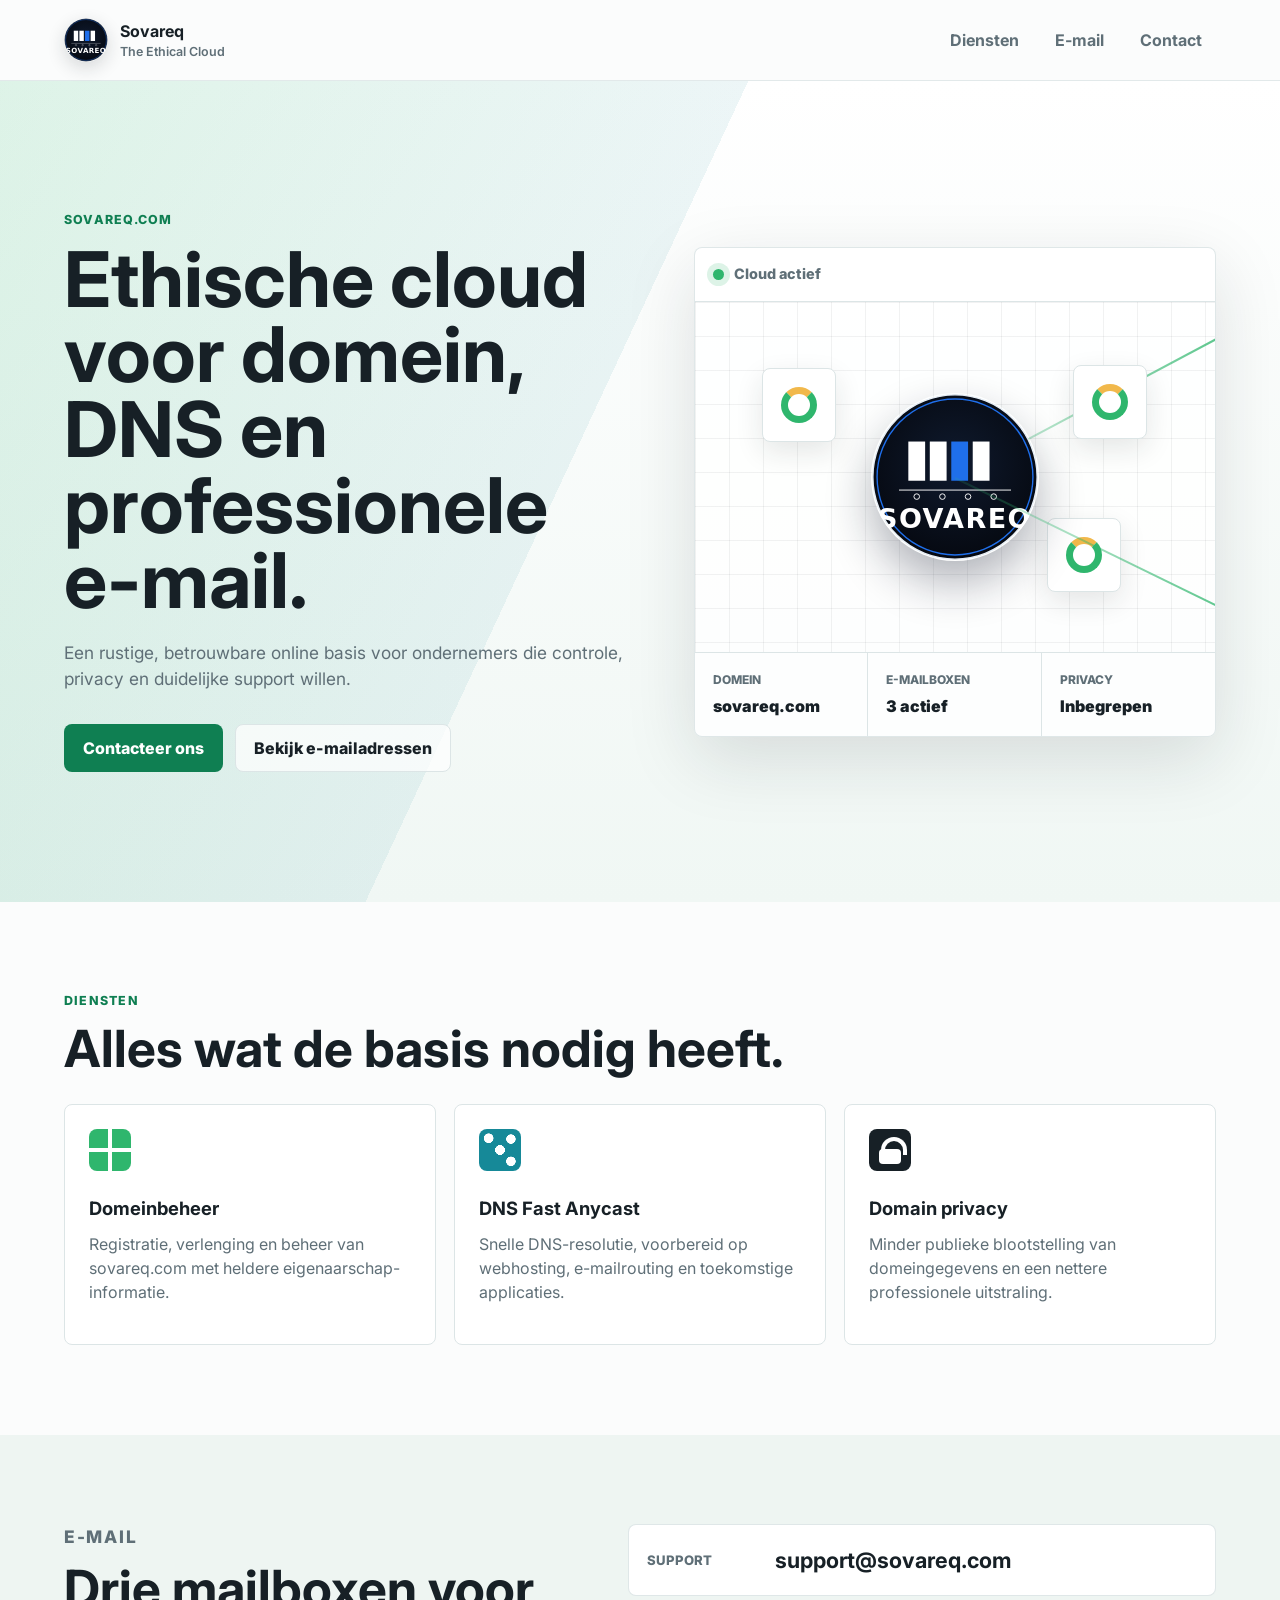
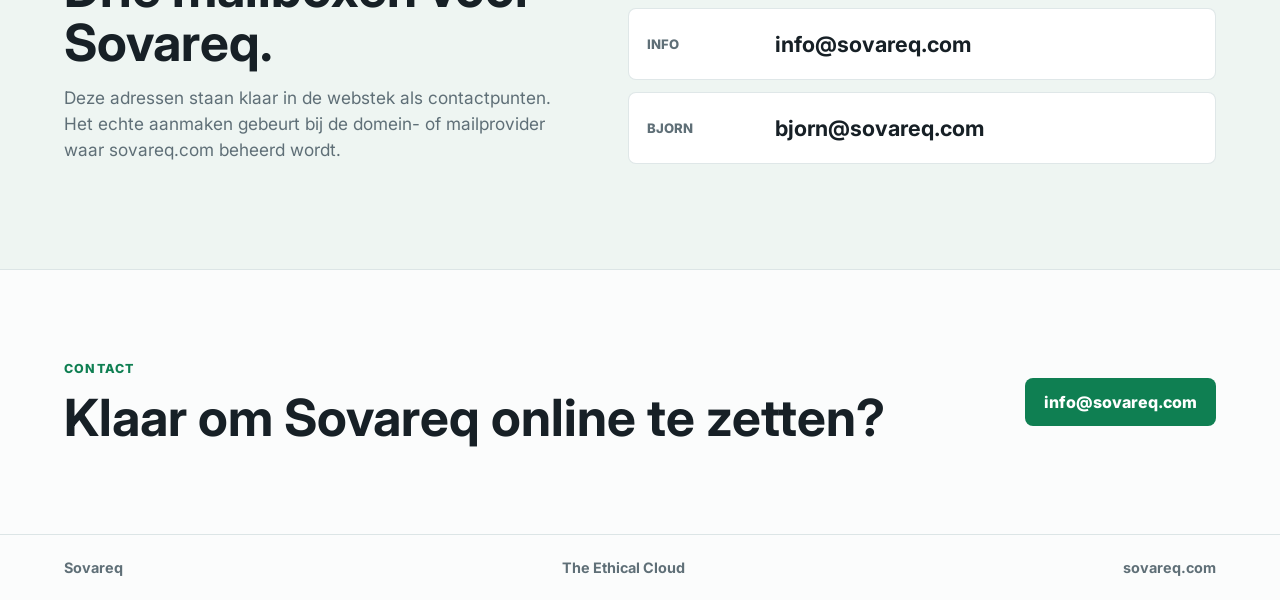
==== index.html @ f32b202f "init Sovareq site for GitHub Pages Site bestanden, logo als SVG, deploy-instructies en de Infomaniak" ====
<!doctype html>
<html lang="nl">
  <head>
    <meta charset="utf-8">
    <meta name="viewport" content="width=device-width, initial-scale=1">
    <title>Sovareq | The Ethical Cloud</title>
    <meta
      name="description"
      content="Sovareq — ethische cloud voor domeinbeheer, DNS en professionele e-mail."
    >
    <link rel="icon" type="image/svg+xml" href="assets/sovareq-logo.svg">
    <link rel="preconnect" href="https://fonts.googleapis.com">
    <link rel="preconnect" href="https://fonts.gstatic.com" crossorigin>
    <link
      href="https://fonts.googleapis.com/css2?family=Inter:wght@400;500;600;700;800&display=swap"
      rel="stylesheet"
    >
    <link rel="stylesheet" href="styles.css">
  </head>
  <body>
    <header class="site-header">
      <a class="brand" href="#top" aria-label="Sovareq startpagina">
        <img class="brand-mark" src="assets/sovareq-logo.svg" alt="" width="44" height="44">
        <span>
          <strong>Sovareq</strong>
          <small>The Ethical Cloud</small>
        </span>
      </a>

      <nav class="main-nav" aria-label="Hoofdnavigatie">
        <a href="#diensten">Diensten</a>
        <a href="#email">E-mail</a>
        <a href="#contact">Contact</a>
      </nav>
    </header>

    <main id="top">
      <section class="hero">
        <div class="hero-copy">
          <p class="eyebrow">sovareq.com</p>
          <h1>Ethische cloud voor domein, DNS en professionele e-mail.</h1>
          <p class="lead">
            Een rustige, betrouwbare online basis voor ondernemers die controle,
            privacy en duidelijke support willen.
          </p>
          <div class="hero-actions" aria-label="Snelle acties">
            <a class="button primary" href="mailto:info@sovareq.com">Contacteer ons</a>
            <a class="button secondary" href="#email">Bekijk e-mailadressen</a>
          </div>
        </div>

        <div class="cloud-panel" aria-label="Sovareq cloud status mock-up">
          <div class="panel-top">
            <span class="status-dot"></span>
            <span>Cloud actief</span>
          </div>
          <div class="cloud-visual" aria-hidden="true">
            <div class="node node-a"></div>
            <div class="node node-b"></div>
            <div class="node node-c"></div>
            <img class="core-logo" src="assets/sovareq-logo.svg" alt="">
          </div>
          <dl class="metrics">
            <div>
              <dt>Domein</dt>
              <dd>sovareq.com</dd>
            </div>
            <div>
              <dt>E-mailboxen</dt>
              <dd>3 actief</dd>
            </div>
            <div>
              <dt>Privacy</dt>
              <dd>Inbegrepen</dd>
            </div>
          </dl>
        </div>
      </section>

      <section class="section" id="diensten">
        <div class="section-heading">
          <p class="eyebrow">Diensten</p>
          <h2>Alles wat de basis nodig heeft.</h2>
        </div>

        <div class="service-grid">
          <article class="service-card">
            <span class="icon domain" aria-hidden="true"></span>
            <h3>Domeinbeheer</h3>
            <p>
              Registratie, verlenging en beheer van sovareq.com met heldere
              eigenaarschap-informatie.
            </p>
          </article>
          <article class="service-card">
            <span class="icon dns" aria-hidden="true"></span>
            <h3>DNS Fast Anycast</h3>
            <p>
              Snelle DNS-resolutie, voorbereid op webhosting, e-mailrouting en
              toekomstige applicaties.
            </p>
          </article>
          <article class="service-card">
            <span class="icon privacy" aria-hidden="true"></span>
            <h3>Domain privacy</h3>
            <p>
              Minder publieke blootstelling van domeingegevens en een nettere
              professionele uitstraling.
            </p>
          </article>
        </div>
      </section>

      <section class="email-section" id="email">
        <div>
          <p class="eyebrow">E-mail</p>
          <h2>Drie mailboxen voor Sovareq.</h2>
          <p>
            Deze adressen staan klaar in de webstek als contactpunten. Het
            echte aanmaken gebeurt bij de domein- of mailprovider waar
            sovareq.com beheerd wordt.
          </p>
        </div>

        <div class="email-list" aria-label="E-mailadressen">
          <a href="mailto:support@sovareq.com">
            <span>Support</span>
            <strong>support@sovareq.com</strong>
          </a>
          <a href="mailto:info@sovareq.com">
            <span>Info</span>
            <strong>info@sovareq.com</strong>
          </a>
          <a href="mailto:bjorn@sovareq.com">
            <span>Bjorn</span>
            <strong>bjorn@sovareq.com</strong>
          </a>
        </div>
      </section>

      <section class="contact-band" id="contact">
        <div>
          <p class="eyebrow">Contact</p>
          <h2>Klaar om Sovareq online te zetten?</h2>
        </div>
        <a class="button primary" href="mailto:info@sovareq.com">info@sovareq.com</a>
      </section>
    </main>

    <footer class="site-footer">
      <span>Sovareq</span>
      <span>The Ethical Cloud</span>
      <span>sovareq.com</span>
    </footer>
  </body>
</html>
---- styles.css ----
:root {
  --ink: #172026;
  --muted: #5f6f77;
  --line: #dce5e6;
  --paper: #fbfcfc;
  --mist: #eef5f2;
  --green: #2fb66d;
  --green-dark: #0f7f52;
  --teal: #168998;
  --red: #e43d30;
  --amber: #f1b84b;
  --shadow: 0 22px 70px rgba(23, 32, 38, 0.13);
}

* {
  box-sizing: border-box;
}

html {
  scroll-behavior: smooth;
}

body {
  margin: 0;
  color: var(--ink);
  background: var(--paper);
  font-family: Inter, system-ui, -apple-system, BlinkMacSystemFont, "Segoe UI", sans-serif;
  line-height: 1.5;
}

a {
  color: inherit;
}

.site-header {
  position: sticky;
  top: 0;
  z-index: 20;
  display: flex;
  align-items: center;
  justify-content: space-between;
  gap: 24px;
  padding: 18px clamp(20px, 5vw, 72px);
  border-bottom: 1px solid rgba(220, 229, 230, 0.8);
  background: rgba(251, 252, 252, 0.88);
  backdrop-filter: blur(18px);
}

.brand {
  display: inline-flex;
  align-items: center;
  gap: 12px;
  text-decoration: none;
}

.brand-mark {
  width: 44px;
  height: 44px;
  display: block;
  border-radius: 50%;
  box-shadow: 0 6px 18px rgba(23, 32, 38, 0.16);
}

.brand strong,
.brand small {
  display: block;
}

.brand strong {
  font-size: 1rem;
  letter-spacing: 0;
}

.brand small {
  color: var(--muted);
  font-size: 0.78rem;
  font-weight: 600;
}

.main-nav {
  display: flex;
  align-items: center;
  gap: 8px;
}

.main-nav a {
  min-height: 40px;
  display: inline-flex;
  align-items: center;
  padding: 0 14px;
  color: var(--muted);
  font-weight: 700;
  text-decoration: none;
}

.main-nav a:hover {
  color: var(--green-dark);
}

.hero {
  min-height: calc(100vh - 79px);
  display: grid;
  grid-template-columns: minmax(0, 1.04fr) minmax(320px, 0.96fr);
  align-items: center;
  gap: clamp(28px, 5vw, 74px);
  padding: clamp(44px, 7vw, 96px) clamp(20px, 5vw, 72px);
  background:
    linear-gradient(115deg, rgba(47, 182, 109, 0.16), rgba(22, 137, 152, 0.08) 45%, transparent 45%),
    linear-gradient(180deg, #ffffff 0%, #f0f7f4 100%);
}

.hero-copy {
  max-width: 680px;
}

.eyebrow {
  margin: 0 0 12px;
  color: var(--green-dark);
  font-size: 0.78rem;
  font-weight: 800;
  letter-spacing: 0.1em;
  text-transform: uppercase;
}

h1,
h2,
h3,
p {
  margin-top: 0;
}

h1 {
  max-width: 720px;
  margin-bottom: 22px;
  font-size: clamp(2.45rem, 6vw, 5.8rem);
  line-height: 0.98;
  letter-spacing: 0;
}

h2 {
  margin-bottom: 16px;
  font-size: clamp(2rem, 4vw, 3.45rem);
  line-height: 1.04;
  letter-spacing: 0;
}

h3 {
  margin-bottom: 10px;
  font-size: 1.15rem;
}

.lead,
.email-section p {
  max-width: 640px;
  color: var(--muted);
  font-size: 1.08rem;
}

.hero-actions {
  display: flex;
  flex-wrap: wrap;
  gap: 12px;
  margin-top: 32px;
}

.button {
  min-height: 48px;
  display: inline-flex;
  align-items: center;
  justify-content: center;
  border: 1px solid transparent;
  border-radius: 8px;
  padding: 0 18px;
  font-weight: 800;
  text-decoration: none;
}

.button.primary {
  color: #fff;
  background: var(--green-dark);
}

.button.secondary {
  color: var(--ink);
  border-color: var(--line);
  background: rgba(255, 255, 255, 0.72);
}

.cloud-panel {
  width: min(100%, 560px);
  justify-self: end;
  overflow: hidden;
  border: 1px solid rgba(220, 229, 230, 0.9);
  border-radius: 8px;
  background: rgba(255, 255, 255, 0.82);
  box-shadow: var(--shadow);
}

.panel-top {
  min-height: 54px;
  display: flex;
  align-items: center;
  gap: 10px;
  padding: 0 18px;
  border-bottom: 1px solid var(--line);
  color: var(--muted);
  font-size: 0.9rem;
  font-weight: 800;
}

.status-dot {
  width: 11px;
  height: 11px;
  border-radius: 50%;
  background: var(--green);
  box-shadow: 0 0 0 6px rgba(47, 182, 109, 0.16);
}

.cloud-visual {
  position: relative;
  min-height: 350px;
  background:
    linear-gradient(rgba(23, 32, 38, 0.06) 1px, transparent 1px),
    linear-gradient(90deg, rgba(23, 32, 38, 0.06) 1px, transparent 1px);
  background-size: 34px 34px;
}

.cloud-visual::before,
.cloud-visual::after {
  position: absolute;
  content: "";
  inset: 50% auto auto 50%;
  width: 58%;
  height: 2px;
  transform-origin: left center;
  background: linear-gradient(90deg, rgba(47, 182, 109, 0.15), rgba(47, 182, 109, 0.78));
}

.cloud-visual::before {
  transform: rotate(-28deg);
}

.cloud-visual::after {
  transform: rotate(26deg);
}

.node {
  position: absolute;
  border-radius: 8px;
}

.core-logo {
  position: absolute;
  left: 50%;
  top: 50%;
  width: 168px;
  height: 168px;
  transform: translate(-50%, -50%);
  border-radius: 50%;
  box-shadow: 0 22px 46px rgba(15, 23, 42, 0.32);
}

.node {
  width: 74px;
  height: 74px;
  border: 1px solid var(--line);
  background: #fff;
  box-shadow: 0 10px 28px rgba(23, 32, 38, 0.11);
}

.node::after {
  position: absolute;
  inset: 18px;
  content: "";
  border: 7px solid var(--green);
  border-top-color: var(--amber);
  border-radius: 50%;
}

.node-a {
  left: 13%;
  top: 19%;
}

.node-b {
  right: 13%;
  top: 18%;
}

.node-c {
  right: 18%;
  bottom: 17%;
}

.metrics {
  display: grid;
  grid-template-columns: repeat(3, 1fr);
  margin: 0;
  border-top: 1px solid var(--line);
}

.metrics div {
  padding: 18px;
  border-right: 1px solid var(--line);
}

.metrics div:last-child {
  border-right: 0;
}

.metrics dt {
  color: var(--muted);
  font-size: 0.75rem;
  font-weight: 800;
  text-transform: uppercase;
}

.metrics dd {
  margin: 5px 0 0;
  font-weight: 900;
}

.section,
.email-section,
.contact-band {
  padding: clamp(54px, 7vw, 96px) clamp(20px, 5vw, 72px);
}

.section-heading {
  max-width: 720px;
  margin-bottom: 28px;
}

.service-grid {
  display: grid;
  grid-template-columns: repeat(3, minmax(0, 1fr));
  gap: 18px;
}

.service-card {
  min-height: 236px;
  padding: 24px;
  border: 1px solid var(--line);
  border-radius: 8px;
  background: #fff;
}

.service-card p {
  color: var(--muted);
}

.icon {
  width: 42px;
  height: 42px;
  display: block;
  margin-bottom: 24px;
  border-radius: 8px;
}

.icon.domain {
  background:
    linear-gradient(90deg, transparent 46%, #fff 46% 54%, transparent 54%),
    linear-gradient(0deg, transparent 46%, #fff 46% 54%, transparent 54%),
    var(--green);
}

.icon.dns {
  background:
    radial-gradient(circle at 50% 50%, #fff 0 16%, transparent 17%),
    radial-gradient(circle at 23% 22%, #fff 0 10%, transparent 11%),
    radial-gradient(circle at 76% 24%, #fff 0 10%, transparent 11%),
    radial-gradient(circle at 76% 77%, #fff 0 10%, transparent 11%),
    var(--teal);
}

.icon.privacy {
  position: relative;
  background: var(--ink);
}

.icon.privacy::before {
  position: absolute;
  left: 12px;
  top: 8px;
  width: 18px;
  height: 14px;
  content: "";
  border: 4px solid #fff;
  border-bottom: 0;
  border-radius: 14px 14px 0 0;
}

.icon.privacy::after {
  position: absolute;
  left: 10px;
  top: 20px;
  width: 22px;
  height: 15px;
  content: "";
  border-radius: 4px;
  background: #fff;
}

.email-section {
  display: grid;
  grid-template-columns: minmax(0, 0.85fr) minmax(320px, 1fr);
  gap: clamp(24px, 5vw, 72px);
  align-items: start;
  background: var(--mist);
}

.email-list {
  display: grid;
  gap: 12px;
}

.email-list a {
  display: grid;
  grid-template-columns: 112px minmax(0, 1fr);
  gap: 16px;
  align-items: center;
  min-height: 72px;
  padding: 16px 18px;
  border: 1px solid rgba(220, 229, 230, 0.9);
  border-radius: 8px;
  background: #fff;
  text-decoration: none;
}

.email-list a:hover {
  border-color: rgba(15, 127, 82, 0.46);
}

.email-list span {
  color: var(--muted);
  font-size: 0.82rem;
  font-weight: 800;
  text-transform: uppercase;
}

.email-list strong {
  min-width: 0;
  overflow-wrap: anywhere;
  font-size: clamp(1rem, 2.2vw, 1.35rem);
}

.contact-band {
  display: flex;
  align-items: center;
  justify-content: space-between;
  gap: 22px;
  border-top: 1px solid var(--line);
  border-bottom: 1px solid var(--line);
}

.contact-band h2 {
  margin-bottom: 0;
}

.site-footer {
  display: flex;
  flex-wrap: wrap;
  gap: 10px 22px;
  justify-content: space-between;
  padding: 22px clamp(20px, 5vw, 72px);
  color: var(--muted);
  font-size: 0.9rem;
  font-weight: 700;
}

@media (max-width: 900px) {
  .hero,
  .email-section {
    grid-template-columns: 1fr;
  }

  .cloud-panel {
    justify-self: stretch;
  }

  .service-grid {
    grid-template-columns: 1fr;
  }

  .contact-band {
    align-items: flex-start;
    flex-direction: column;
  }
}

@media (max-width: 640px) {
  .site-header {
    align-items: flex-start;
    flex-direction: column;
    gap: 14px;
  }

  .main-nav {
    width: 100%;
    justify-content: space-between;
  }

  .main-nav a {
    padding: 0 8px;
  }

  .hero {
    min-height: auto;
  }

  .cloud-visual {
    min-height: 280px;
  }

  .metrics,
  .email-list a {
    grid-template-columns: 1fr;
  }

  .metrics div {
    border-right: 0;
    border-bottom: 1px solid var(--line);
  }

  .metrics div:last-child {
    border-bottom: 0;
  }

  .button {
    width: 100%;
  }
}
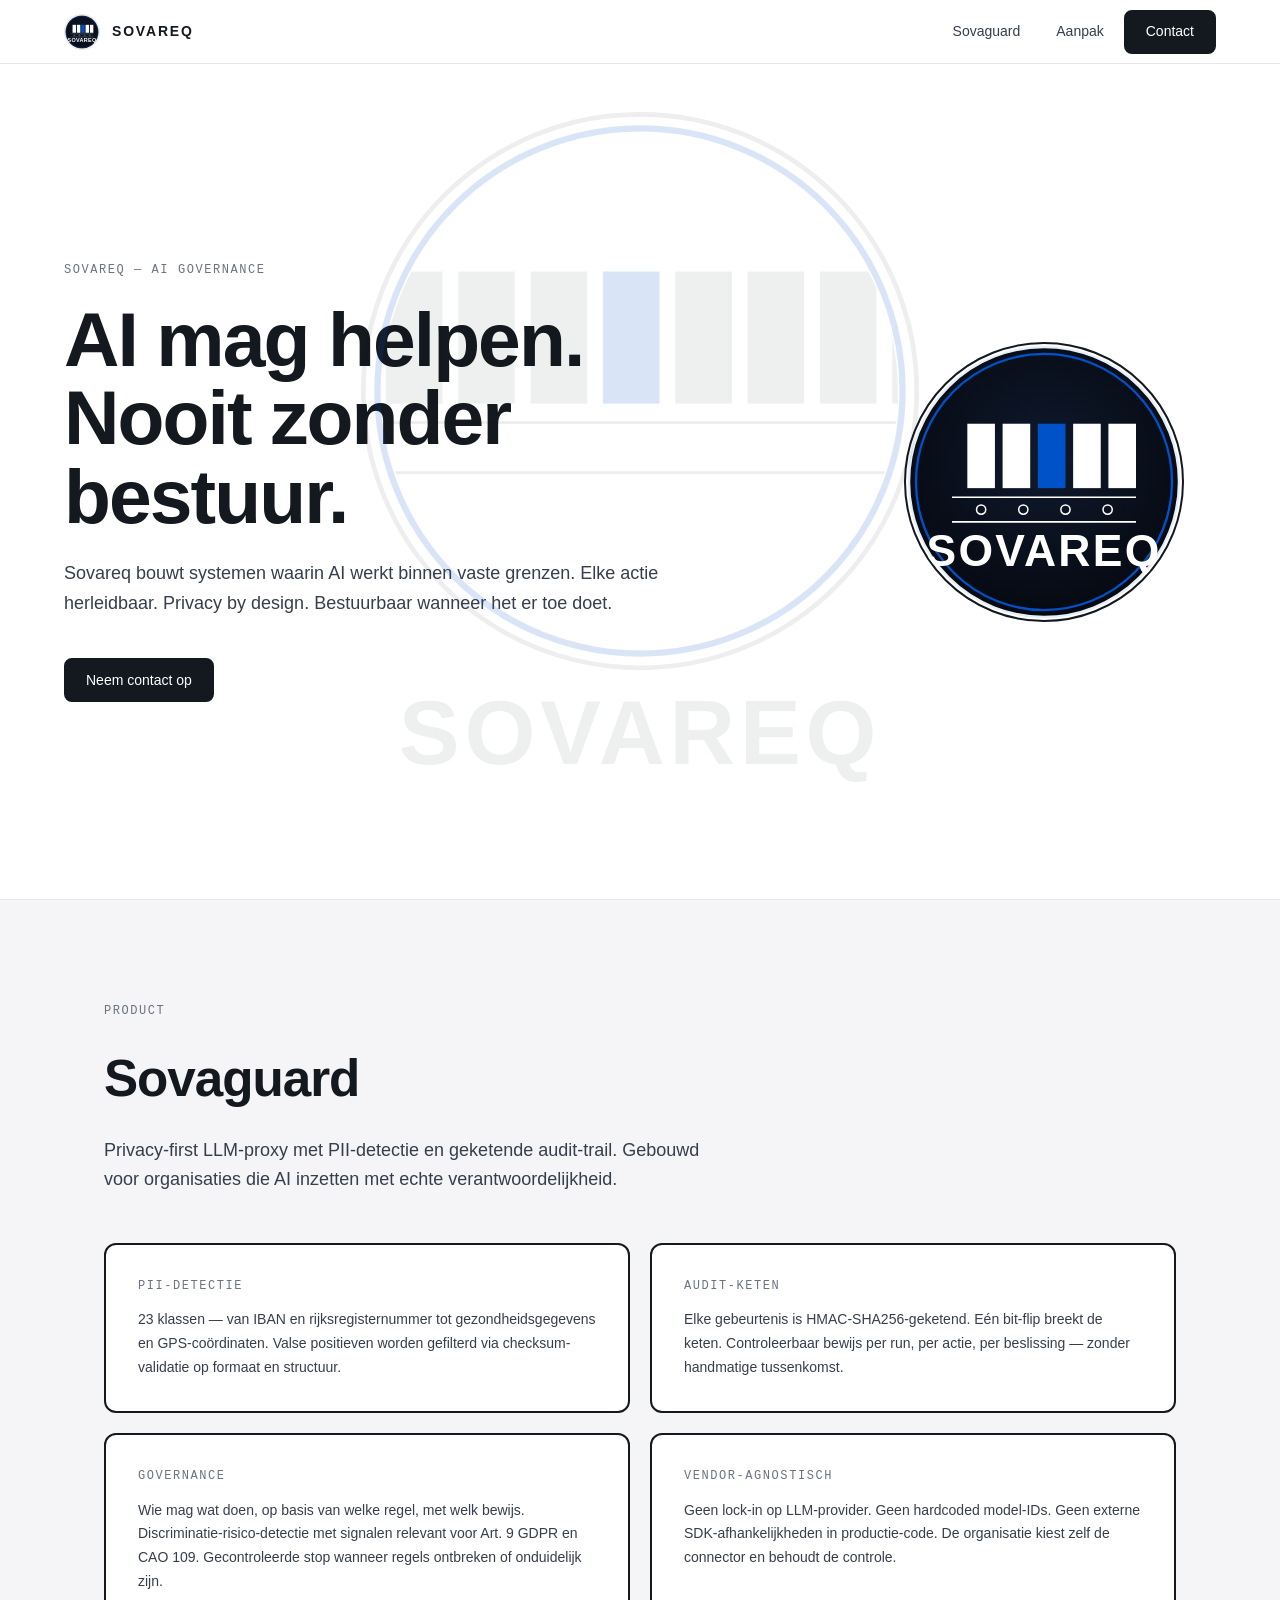
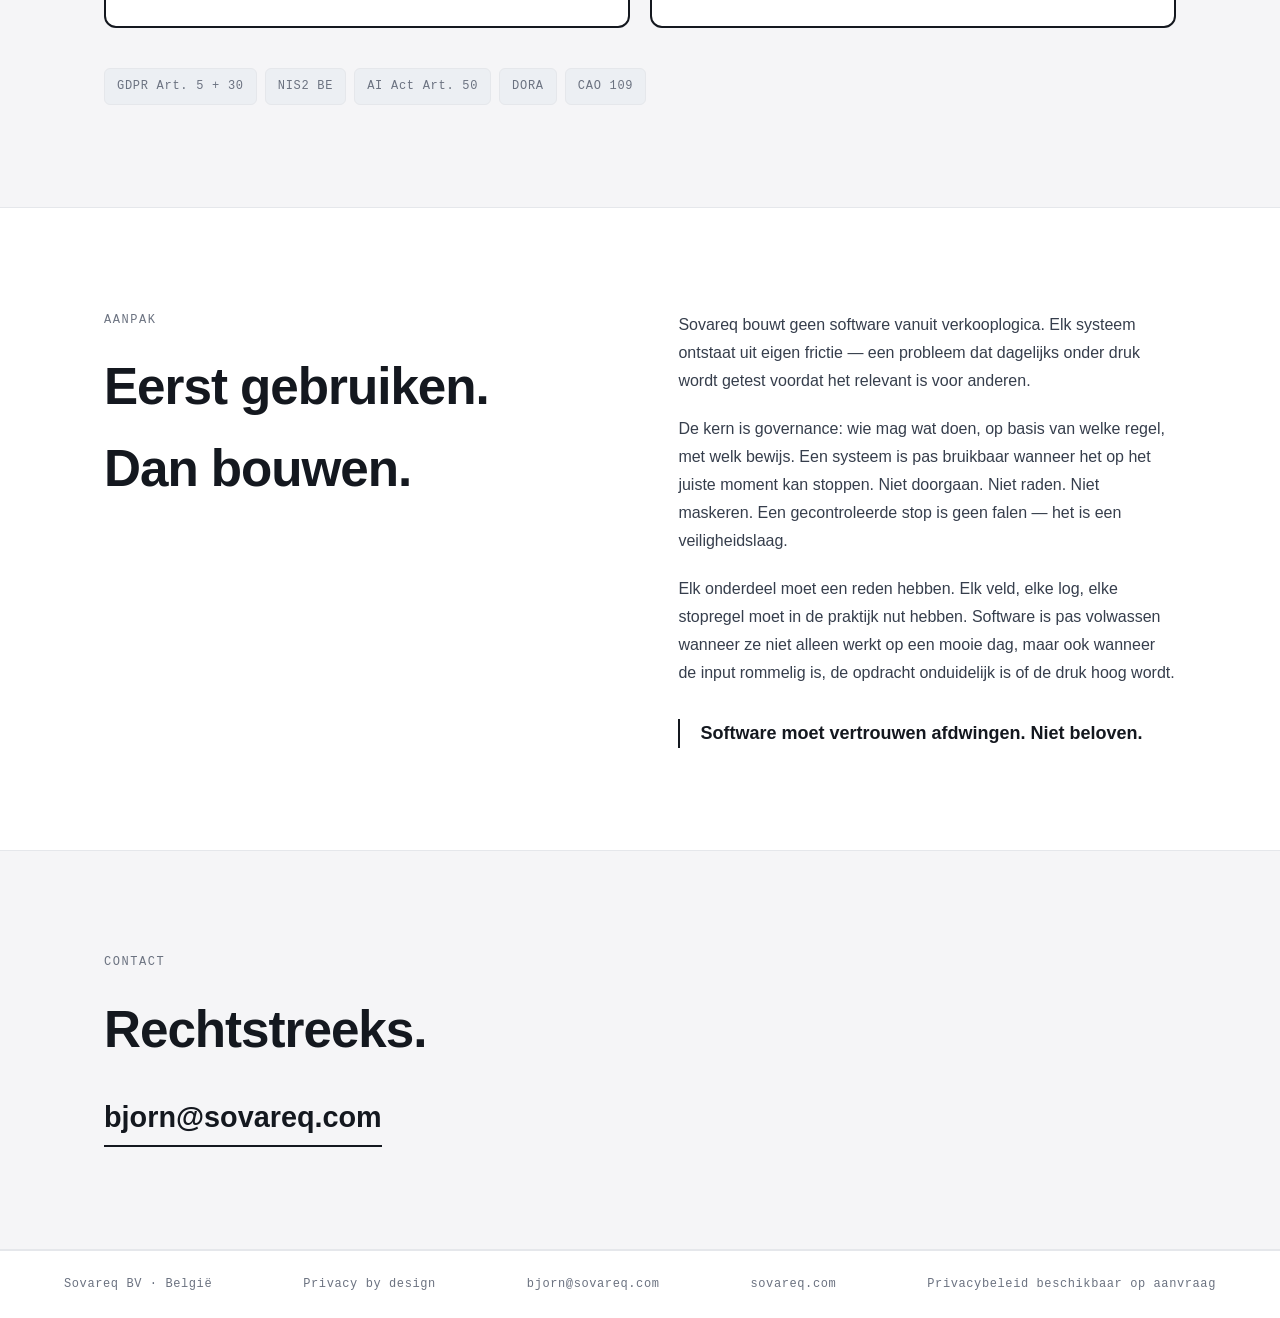
==== commit 090d802f: "Site release-clean pass: dark default, overlay, 5-block logo, legal wording - Force dark mode as :ro" ====
--- a/index.html
+++ b/index.html
@@ -3,154 +3,185 @@
   <head>
     <meta charset="utf-8">
     <meta name="viewport" content="width=device-width, initial-scale=1">
-    <title>Sovareq | The Ethical Cloud</title>
-    <meta
-      name="description"
-      content="Sovareq — ethische cloud voor domeinbeheer, DNS en professionele e-mail."
-    >
+    <title>Sovareq | AI Governance</title>
+    <meta name="description"
+      content="Sovareq bouwt systemen waarin AI werkt binnen vaste grenzen. Herleidbaar. Privacygericht. Bestuurbaar.">
     <link rel="icon" type="image/svg+xml" href="assets/sovareq-logo.svg">
-    <link rel="preconnect" href="https://fonts.googleapis.com">
-    <link rel="preconnect" href="https://fonts.gstatic.com" crossorigin>
-    <link
-      href="https://fonts.googleapis.com/css2?family=Inter:wght@400;500;600;700;800&display=swap"
-      rel="stylesheet"
-    >
     <link rel="stylesheet" href="styles.css">
   </head>
   <body>
+
+    <div class="site-overlay" aria-hidden="true">
+      <svg class="overlay-svg" xmlns="http://www.w3.org/2000/svg" viewBox="0 0 360 435">
+        <defs>
+          <clipPath id="belt-clip">
+            <circle cx="180" cy="180" r="164"/>
+          </clipPath>
+
+          <pattern id="belt-pat" x="0" y="104" width="230" height="84"
+                   patternUnits="userSpaceOnUse">
+            <rect class="bar-white" x="0"   y="0" width="36" height="84" fill="currentColor"/>
+            <rect class="bar-white" x="46"  y="0" width="36" height="84" fill="currentColor"/>
+            <rect class="bar-blue"  x="92"  y="0" width="36" height="84" fill="var(--color-accent)"/>
+            <rect class="bar-white" x="138" y="0" width="36" height="84" fill="currentColor"/>
+            <rect class="bar-white" x="184" y="0" width="36" height="84" fill="currentColor"/>
+            <animate id="belt-anim-el" attributeName="x"
+                     from="0" to="230" dur="10s"
+                     repeatCount="indefinite" calcMode="linear"
+                     begin="indefinite"/>
+          </pattern>
+        </defs>
+        <circle class="ring-outer" cx="180" cy="180" r="176"
+                fill="none" stroke="currentColor" stroke-width="3"/>
+        <circle class="ring-inner" cx="180" cy="180" r="167"
+                fill="none" stroke="var(--color-accent)" stroke-width="4"/>
+        <g clip-path="url(#belt-clip)">
+          <line class="rail" x1="0" y1="200" x2="360" y2="200"
+                stroke="currentColor" stroke-width="2"/>
+          <line class="rail" x1="0" y1="232" x2="360" y2="232"
+                stroke="currentColor" stroke-width="2"/>
+          <rect x="0" y="104" width="360" height="84" fill="url(#belt-pat)"/>
+        </g>
+
+        <text class="overlay-text" x="180" y="417"
+              font-size="58" text-anchor="middle" letter-spacing="3"
+              fill="currentColor">SOVAREQ</text>
+      </svg>
+    </div>
+
     <header class="site-header">
       <a class="brand" href="#top" aria-label="Sovareq startpagina">
-        <img class="brand-mark" src="assets/sovareq-logo.svg" alt="" width="44" height="44">
-        <span>
-          <strong>Sovareq</strong>
-          <small>The Ethical Cloud</small>
-        </span>
+        <img class="brand-mark" src="assets/sovareq-logo.svg" alt="" width="36" height="36">
+        <span class="brand-name">Sovareq</span>
       </a>
-
       <nav class="main-nav" aria-label="Hoofdnavigatie">
-        <a href="#diensten">Diensten</a>
-        <a href="#email">E-mail</a>
-        <a href="#contact">Contact</a>
+        <a href="#sovaguard">Sovaguard</a>
+        <a href="#aanpak">Aanpak</a>
+        <a href="#contact" class="nav-cta">Contact</a>
       </nav>
     </header>
 
     <main id="top">
+
+      <!-- HERO -->
       <section class="hero">
         <div class="hero-copy">
-          <p class="eyebrow">sovareq.com</p>
-          <h1>Ethische cloud voor domein, DNS en professionele e-mail.</h1>
-          <p class="lead">
-            Een rustige, betrouwbare online basis voor ondernemers die controle,
-            privacy en duidelijke support willen.
+          <span class="section-label">Sovareq — AI Governance</span>
+          <h1>AI mag helpen.<br>Nooit zonder bestuur.</h1>
+          <p class="hero-sub">
+            Sovareq bouwt systemen waarin AI werkt binnen vaste grenzen.
+            Elke actie herleidbaar. Privacy by design.
+            Bestuurbaar wanneer het er toe doet.
           </p>
-          <div class="hero-actions" aria-label="Snelle acties">
-            <a class="button primary" href="mailto:info@sovareq.com">Contacteer ons</a>
-            <a class="button secondary" href="#email">Bekijk e-mailadressen</a>
-          </div>
+          <a class="btn-primary" href="#contact">Neem contact op</a>
         </div>
-
-        <div class="cloud-panel" aria-label="Sovareq cloud status mock-up">
-          <div class="panel-top">
-            <span class="status-dot"></span>
-            <span>Cloud actief</span>
-          </div>
-          <div class="cloud-visual" aria-hidden="true">
-            <div class="node node-a"></div>
-            <div class="node node-b"></div>
-            <div class="node node-c"></div>
-            <img class="core-logo" src="assets/sovareq-logo.svg" alt="">
-          </div>
-          <dl class="metrics">
-            <div>
-              <dt>Domein</dt>
-              <dd>sovareq.com</dd>
-            </div>
-            <div>
-              <dt>E-mailboxen</dt>
-              <dd>3 actief</dd>
-            </div>
-            <div>
-              <dt>Privacy</dt>
-              <dd>Inbegrepen</dd>
-            </div>
-          </dl>
+        <div class="hero-visual" aria-hidden="true">
+          <img class="hero-logo" src="assets/sovareq-logo.svg" alt="">
         </div>
       </section>
 
-      <section class="section" id="diensten">
-        <div class="section-heading">
-          <p class="eyebrow">Diensten</p>
-          <h2>Alles wat de basis nodig heeft.</h2>
-        </div>
+      <!-- SOVAGUARD -->
+      <section class="product-section" id="sovaguard">
+        <div class="section-inner">
+          <span class="section-label">Product</span>
+          <h2>Sovaguard</h2>
+          <p class="product-sub">
+            Privacy-first LLM-proxy met PII-detectie en geketende audit-trail.
+            Gebouwd voor organisaties die AI inzetten met echte verantwoordelijkheid.
+          </p>
 
-        <div class="service-grid">
-          <article class="service-card">
-            <span class="icon domain" aria-hidden="true"></span>
-            <h3>Domeinbeheer</h3>
-            <p>
-              Registratie, verlenging en beheer van sovareq.com met heldere
-              eigenaarschap-informatie.
-            </p>
-          </article>
-          <article class="service-card">
-            <span class="icon dns" aria-hidden="true"></span>
-            <h3>DNS Fast Anycast</h3>
-            <p>
-              Snelle DNS-resolutie, voorbereid op webhosting, e-mailrouting en
-              toekomstige applicaties.
-            </p>
-          </article>
-          <article class="service-card">
-            <span class="icon privacy" aria-hidden="true"></span>
-            <h3>Domain privacy</h3>
-            <p>
-              Minder publieke blootstelling van domeingegevens en een nettere
-              professionele uitstraling.
-            </p>
-          </article>
+          <div class="feature-grid">
+            <div class="feature-card">
+              <div class="feature-label">PII-detectie</div>
+              <p>23 klassen — van IBAN en rijksregisternummer tot gezondheidsgegevens
+                en GPS-coördinaten. Valse positieven worden gefilterd via
+                checksum-validatie op formaat en structuur.</p>
+            </div>
+            <div class="feature-card">
+              <div class="feature-label">Audit-keten</div>
+              <p>Elke gebeurtenis is HMAC-SHA256-geketend. Eén bit-flip breekt de
+                keten. Controleerbaar bewijs per run, per actie, per beslissing —
+                zonder handmatige tussenkomst.</p>
+            </div>
+            <div class="feature-card">
+              <div class="feature-label">Governance</div>
+              <p>Wie mag wat doen, op basis van welke regel, met welk bewijs.
+                Discriminatie-risico-detectie met signalen relevant voor Art. 9 GDPR en CAO 109.
+                Gecontroleerde stop wanneer regels ontbreken of onduidelijk zijn.</p>
+            </div>
+            <div class="feature-card">
+              <div class="feature-label">Vendor-agnostisch</div>
+              <p>Geen lock-in op LLM-provider. Geen hardcoded model-IDs.
+                Geen externe SDK-afhankelijkheden in productie-code.
+                De organisatie kiest zelf de connector en behoudt de controle.</p>
+            </div>
+          </div>
+
+          <div class="compliance-row">
+            <span class="compliance-tag">GDPR Art. 5 + 30</span>
+            <span class="compliance-tag">NIS2 BE</span>
+            <span class="compliance-tag">AI Act Art. 50</span>
+            <span class="compliance-tag">DORA</span>
+            <span class="compliance-tag">CAO 109</span>
+          </div>
         </div>
       </section>
 
-      <section class="email-section" id="email">
-        <div>
-          <p class="eyebrow">E-mail</p>
-          <h2>Drie mailboxen voor Sovareq.</h2>
-          <p>
-            Deze adressen staan klaar in de webstek als contactpunten. Het
-            echte aanmaken gebeurt bij de domein- of mailprovider waar
-            sovareq.com beheerd wordt.
-          </p>
+      <!-- AANPAK -->
+      <section class="aanpak-section" id="aanpak">
+        <div class="aanpak-inner">
+          <div class="aanpak-head">
+            <span class="section-label">Aanpak</span>
+            <h2>Eerst gebruiken.<br>Dan bouwen.</h2>
+          </div>
+          <div class="aanpak-body">
+            <p>Sovareq bouwt geen software vanuit verkooplogica. Elk systeem
+              ontstaat uit eigen frictie — een probleem dat dagelijks onder druk
+              wordt getest voordat het relevant is voor anderen.</p>
+            <p>De kern is governance: wie mag wat doen, op basis van welke regel,
+              met welk bewijs. Een systeem is pas bruikbaar wanneer het op het
+              juiste moment kan stoppen. Niet doorgaan. Niet raden. Niet maskeren.
+              Een gecontroleerde stop is geen falen — het is een veiligheidslaag.</p>
+            <p>Elk onderdeel moet een reden hebben. Elk veld, elke log, elke
+              stopregel moet in de praktijk nut hebben. Software is pas volwassen
+              wanneer ze niet alleen werkt op een mooie dag, maar ook wanneer de
+              input rommelig is, de opdracht onduidelijk is of de druk hoog wordt.</p>
+            <blockquote class="aanpak-quote">
+              Software moet vertrouwen afdwingen. Niet beloven.
+            </blockquote>
+          </div>
         </div>
+      </section>
 
-        <div class="email-list" aria-label="E-mailadressen">
-          <a href="mailto:support@sovareq.com">
-            <span>Support</span>
-            <strong>support@sovareq.com</strong>
-          </a>
-          <a href="mailto:info@sovareq.com">
-            <span>Info</span>
-            <strong>info@sovareq.com</strong>
-          </a>
-          <a href="mailto:bjorn@sovareq.com">
-            <span>Bjorn</span>
-            <strong>bjorn@sovareq.com</strong>
+      <!-- CONTACT -->
+      <section class="contact-section" id="contact">
+        <div class="section-inner">
+          <span class="section-label">Contact</span>
+          <h2>Rechtstreeks.</h2>
+          <a class="contact-email" href="mailto:bjorn@sovareq.com">
+            bjorn@sovareq.com
           </a>
         </div>
       </section>
 
-      <section class="contact-band" id="contact">
-        <div>
-          <p class="eyebrow">Contact</p>
-          <h2>Klaar om Sovareq online te zetten?</h2>
-        </div>
-        <a class="button primary" href="mailto:info@sovareq.com">info@sovareq.com</a>
-      </section>
     </main>
 
     <footer class="site-footer">
-      <span>Sovareq</span>
-      <span>The Ethical Cloud</span>
+      <span>Sovareq BV · België</span>
+      <span>Privacy by design</span>
+      <span><a href="mailto:bjorn@sovareq.com">bjorn@sovareq.com</a></span>
       <span>sovareq.com</span>
+      <span>Privacybeleid beschikbaar op aanvraag</span>
     </footer>
+
+    <script>
+      /* Start belt-animatie tenzij gebruiker prefers-reduced-motion heeft */
+      (function () {
+        if (!matchMedia('(prefers-reduced-motion: reduce)').matches) {
+          var a = document.getElementById('belt-anim-el');
+          if (a) a.beginElement();
+        }
+      })();
+    </script>
   </body>
 </html>
--- a/styles.css
+++ b/styles.css
@@ -1,18 +1,92 @@
+/* ============================================================
+   SOVAREQ — website styles
+   Design tokens: sovaguard-design-tokens.md (verplicht basis)
+   Website-specifieke tokens aangevuld onderaan tokens-sectie
+   ============================================================ */
+
+/* ── 1. Design tokens (dark default — light via media override) ── */
 :root {
-  --ink: #172026;
-  --muted: #5f6f77;
-  --line: #dce5e6;
-  --paper: #fbfcfc;
-  --mist: #eef5f2;
-  --green: #2fb66d;
-  --green-dark: #0f7f52;
-  --teal: #168998;
-  --red: #e43d30;
-  --amber: #f1b84b;
-  --shadow: 0 22px 70px rgba(23, 32, 38, 0.13);
-}
-
-* {
+  /* Kleur — dark (altijd donker) */
+  --color-ink:            #f3f4f6;
+  --color-ink-muted:      #9ca3af;
+  --color-ink-subtle:     #6b7280;
+  --color-surface:        #0f1011;
+  --color-surface-muted:  #18191c;
+  --color-surface-sunken: #0b0c0d;
+  --color-surface-subtle: #1a1b1e;
+  --color-border:         #2d2f34;
+  --color-border-strong:  #4b4f58;
+  --color-accent:         #4d8bff;
+  --color-accent-hover:   #80a7ff;
+  --color-accent-soft:    #6698ff;
+  --color-focus:          #4d8bff;
+
+  /* Typografie */
+  --font-sans: "IBM Plex Sans", -apple-system, BlinkMacSystemFont,
+               "Segoe UI", Roboto, Helvetica, Arial, sans-serif;
+  --font-mono: "IBM Plex Mono", ui-monospace, "SF Mono", Menlo,
+               Consolas, "Liberation Mono", monospace;
+
+  /* Schaal */
+  --text-xs:   12px;
+  --text-sm:   14px;
+  --text-base: 16px;
+  --text-lg:   18px;
+  --text-2xl:  32px;
+
+  /* Ruimte (4px-grid) */
+  --space-1:   4px;
+  --space-2:   8px;
+  --space-3:  12px;
+  --space-4:  16px;
+  --space-5:  20px;
+  --space-6:  24px;
+  --space-8:  32px;
+  --space-10: 40px;
+  --space-12: 48px;
+
+  /* Hoekradius */
+  --radius-sm:  6px;
+  --radius-md:  8px;
+  --radius-lg: 12px;
+
+  /* Randen */
+  --border-thin:   1px solid var(--color-border);
+  --border-strong: 2px solid var(--color-ink);
+
+  /* Layout */
+  --container-max: 1200px;
+  --grid-gap:      20px;
+
+  /* Website-specifieke tokens */
+  --header-h:         64px;
+  --section-pad-v:    clamp(64px, 8vw, 112px);
+  --section-pad-h:    clamp(20px, 5vw, 72px);
+  --hero-logo-size:   clamp(160px, 22vw, 280px);
+  --label-tracking:   0.13em;
+}
+
+/* ── 2. Light mode override (opt-in voor systemen die light prefereren) */
+@media (prefers-color-scheme: light) {
+  :root {
+    --color-ink:            #14181f;
+    --color-ink-muted:      #363e4c;
+    --color-ink-subtle:     #6b7280;
+    --color-surface:        #ffffff;
+    --color-surface-muted:  #f5f5f7;
+    --color-surface-sunken: #eceff3;
+    --color-surface-subtle: #f8f9fb;
+    --color-border:         #e5e7eb;
+    --color-border-strong:  #d1d5db;
+    --color-accent:         #0052c8;
+    --color-accent-hover:   #003f99;
+    --color-accent-soft:    #1a5cff;
+    --color-focus:          #0052c8;
+  }
+}
+
+/* ── 3. Reset ──────────────────────────────────────────────── */
+*, *::before, *::after {
   box-sizing: border-box;
 }
 
@@ -22,477 +96,419 @@
 
 body {
   margin: 0;
-  color: var(--ink);
-  background: var(--paper);
-  font-family: Inter, system-ui, -apple-system, BlinkMacSystemFont, "Segoe UI", sans-serif;
-  line-height: 1.5;
+  background: var(--color-surface);
+  color: var(--color-ink);
+  font-family: var(--font-sans);
+  font-size: var(--text-base);
+  font-weight: 400;
+  line-height: 1.6;
+  -webkit-font-smoothing: antialiased;
 }
 
 a {
   color: inherit;
-}
-
+  text-decoration: none;
+}
+
+h1, h2, h3, p, blockquote {
+  margin: 0;
+}
+
+:focus-visible {
+  outline: 2px solid var(--color-focus);
+  outline-offset: 2px;
+}
+
+@media (prefers-reduced-motion: reduce) {
+  *, *::before, *::after {
+    transition-duration: 0.01ms !important;
+    animation-duration: 0.01ms !important;
+  }
+  html {
+    scroll-behavior: auto;
+  }
+}
+
+/* ── 4. Header ─────────────────────────────────────────────── */
 .site-header {
   position: sticky;
   top: 0;
-  z-index: 20;
+  z-index: 100;
+  height: var(--header-h);
   display: flex;
   align-items: center;
   justify-content: space-between;
-  gap: 24px;
-  padding: 18px clamp(20px, 5vw, 72px);
-  border-bottom: 1px solid rgba(220, 229, 230, 0.8);
-  background: rgba(251, 252, 252, 0.88);
-  backdrop-filter: blur(18px);
+  padding: 0 var(--section-pad-h);
+  border-bottom: var(--border-thin);
+  background: var(--color-surface);
 }
 
 .brand {
   display: inline-flex;
   align-items: center;
-  gap: 12px;
-  text-decoration: none;
+  gap: var(--space-3);
+  min-height: 44px;
 }
 
 .brand-mark {
-  width: 44px;
-  height: 44px;
+  width: 36px;
+  height: 36px;
+  border-radius: 50%;
   display: block;
-  border-radius: 50%;
-  box-shadow: 0 6px 18px rgba(23, 32, 38, 0.16);
-}
-
-.brand strong,
-.brand small {
-  display: block;
-}
-
-.brand strong {
-  font-size: 1rem;
-  letter-spacing: 0;
-}
-
-.brand small {
-  color: var(--muted);
-  font-size: 0.78rem;
-  font-weight: 600;
+  border: var(--border-thin);
+}
+
+.brand-name {
+  font-family: var(--font-sans);
+  font-size: var(--text-sm);
+  font-weight: 700;
+  letter-spacing: var(--label-tracking);
+  text-transform: uppercase;
+  color: var(--color-ink);
 }
 
 .main-nav {
   display: flex;
   align-items: center;
-  gap: 8px;
+  gap: var(--space-1);
 }
 
 .main-nav a {
-  min-height: 40px;
+  min-height: 44px;
+  min-width: 44px;
   display: inline-flex;
   align-items: center;
-  padding: 0 14px;
-  color: var(--muted);
+  padding: 0 var(--space-4);
+  font-size: var(--text-sm);
+  font-weight: 500;
+  color: var(--color-ink-muted);
+  border-radius: var(--radius-md);
+  transition: color 0.15s;
+}
+
+.main-nav a:hover {
+  color: var(--color-ink);
+}
+
+.nav-cta {
+  color: var(--color-surface) !important;
+  background: var(--color-ink);
+  border: var(--border-strong);
+  padding: 0 var(--space-5) !important;
+  transition: opacity 0.15s !important;
+}
+
+.nav-cta:hover {
+  opacity: 0.82;
+}
+
+/* ── 5. Hero ───────────────────────────────────────────────── */
+.hero {
+  min-height: calc(100vh - var(--header-h));
+  display: grid;
+  grid-template-columns: 1fr auto;
+  align-items: center;
+  gap: clamp(var(--space-10), 6vw, 96px);
+  padding: var(--section-pad-v) var(--section-pad-h);
+  border-bottom: var(--border-thin);
+}
+
+.hero-copy {
+  max-width: 640px;
+}
+
+.hero h1 {
+  font-size: clamp(2.6rem, 6vw, 5.2rem);
   font-weight: 700;
-  text-decoration: none;
-}
-
-.main-nav a:hover {
-  color: var(--green-dark);
-}
-
-.hero {
-  min-height: calc(100vh - 79px);
+  line-height: 1.02;
+  letter-spacing: -0.025em;
+  color: var(--color-ink);
+  margin-top: var(--space-5);
+  margin-bottom: var(--space-6);
+}
+
+.hero-sub {
+  font-size: var(--text-lg);
+  color: var(--color-ink-muted);
+  line-height: 1.65;
+  margin-bottom: var(--space-10);
+}
+
+.hero-visual {
+  display: flex;
+  align-items: center;
+  justify-content: center;
+  padding: var(--space-8);
+}
+
+.hero-logo {
+  width: var(--hero-logo-size);
+  height: var(--hero-logo-size);
+  border-radius: 50%;
+  display: block;
+  border: var(--border-strong);
+}
+
+/* ── 6. Knoppen ────────────────────────────────────────────── */
+.btn-primary {
+  display: inline-flex;
+  align-items: center;
+  justify-content: center;
+  min-height: 44px;
+  padding: var(--space-2) var(--space-5);
+  background: var(--color-ink);
+  color: var(--color-surface);
+  border: var(--border-strong);
+  border-radius: var(--radius-md);
+  font-family: var(--font-sans);
+  font-size: var(--text-sm);
+  font-weight: 500;
+  cursor: pointer;
+  transition: opacity 0.15s;
+}
+
+.btn-primary:hover {
+  opacity: 0.82;
+}
+
+/* ── 7. Sectie-layout ──────────────────────────────────────── */
+.section-inner {
+  max-width: var(--container-max);
+  margin: 0 auto;
+  padding: var(--section-pad-v) var(--section-pad-h);
+}
+
+.section-label {
+  font-family: var(--font-mono);
+  font-size: var(--text-xs);
+  font-weight: 500;
+  letter-spacing: var(--label-tracking);
+  text-transform: uppercase;
+  color: var(--color-ink-subtle);
+  margin-bottom: var(--space-4);
+  display: block;
+}
+
+/* ── 8. Sovaguard ──────────────────────────────────────────── */
+.product-section {
+  background: var(--color-surface-muted);
+  border-bottom: var(--border-thin);
+}
+
+.product-section h2 {
+  font-size: clamp(2rem, 4vw, 3.2rem);
+  font-weight: 700;
+  letter-spacing: -0.02em;
+  margin-bottom: var(--space-4);
+}
+
+.product-sub {
+  font-size: var(--text-lg);
+  color: var(--color-ink-muted);
+  max-width: 600px;
+  line-height: 1.65;
+  margin-bottom: var(--space-12);
+}
+
+.feature-grid {
   display: grid;
-  grid-template-columns: minmax(0, 1.04fr) minmax(320px, 0.96fr);
-  align-items: center;
-  gap: clamp(28px, 5vw, 74px);
-  padding: clamp(44px, 7vw, 96px) clamp(20px, 5vw, 72px);
-  background:
-    linear-gradient(115deg, rgba(47, 182, 109, 0.16), rgba(22, 137, 152, 0.08) 45%, transparent 45%),
-    linear-gradient(180deg, #ffffff 0%, #f0f7f4 100%);
-}
-
-.hero-copy {
-  max-width: 680px;
-}
-
-.eyebrow {
-  margin: 0 0 12px;
-  color: var(--green-dark);
-  font-size: 0.78rem;
-  font-weight: 800;
-  letter-spacing: 0.1em;
+  grid-template-columns: repeat(2, 1fr);
+  gap: var(--grid-gap);
+  margin-bottom: var(--space-10);
+}
+
+.feature-card {
+  padding: var(--space-8);
+  background: var(--color-surface);
+  border: var(--border-strong);
+  border-radius: var(--radius-lg);
+}
+
+.feature-label {
+  font-family: var(--font-mono);
+  font-size: var(--text-xs);
+  font-weight: 500;
+  letter-spacing: var(--label-tracking);
   text-transform: uppercase;
-}
-
-h1,
-h2,
-h3,
-p {
-  margin-top: 0;
-}
-
-h1 {
-  max-width: 720px;
-  margin-bottom: 22px;
-  font-size: clamp(2.45rem, 6vw, 5.8rem);
-  line-height: 0.98;
-  letter-spacing: 0;
-}
-
-h2 {
-  margin-bottom: 16px;
-  font-size: clamp(2rem, 4vw, 3.45rem);
-  line-height: 1.04;
-  letter-spacing: 0;
-}
-
-h3 {
-  margin-bottom: 10px;
-  font-size: 1.15rem;
-}
-
-.lead,
-.email-section p {
-  max-width: 640px;
-  color: var(--muted);
-  font-size: 1.08rem;
-}
-
-.hero-actions {
+  color: var(--color-ink-subtle);
+  margin-bottom: var(--space-3);
+}
+
+.feature-card p {
+  font-size: var(--text-sm);
+  color: var(--color-ink-muted);
+  line-height: 1.7;
+}
+
+.compliance-row {
   display: flex;
   flex-wrap: wrap;
-  gap: 12px;
-  margin-top: 32px;
-}
-
-.button {
-  min-height: 48px;
+  gap: var(--space-2);
+}
+
+.compliance-tag {
+  font-family: var(--font-mono);
+  font-size: var(--text-xs);
+  font-weight: 500;
+  letter-spacing: 0.06em;
+  color: var(--color-ink-subtle);
+  padding: var(--space-2) var(--space-3);
+  border: var(--border-thin);
+  border-radius: var(--radius-sm);
+  background: var(--color-surface-sunken);
+}
+
+/* ── 9. Aanpak ─────────────────────────────────────────────── */
+.aanpak-section {
+  border-bottom: var(--border-thin);
+}
+
+.aanpak-inner {
+  max-width: var(--container-max);
+  margin: 0 auto;
+  padding: var(--section-pad-v) var(--section-pad-h);
+  display: grid;
+  grid-template-columns: 1fr 1fr;
+  gap: clamp(var(--space-10), 6vw, 96px);
+  align-items: start;
+}
+
+.aanpak-head h2 {
+  font-size: clamp(2rem, 4vw, 3.2rem);
+  font-weight: 700;
+  letter-spacing: -0.02em;
+  margin-top: var(--space-4);
+}
+
+.aanpak-body {
+  display: flex;
+  flex-direction: column;
+  gap: var(--space-5);
+}
+
+.aanpak-body p {
+  font-size: var(--text-base);
+  color: var(--color-ink-muted);
+  line-height: 1.75;
+}
+
+.aanpak-quote {
+  font-size: var(--text-lg);
+  font-weight: 600;
+  color: var(--color-ink);
+  border-left: var(--border-strong);
+  padding-left: var(--space-5);
+  margin-top: var(--space-3);
+}
+
+/* ── 10. Contact ───────────────────────────────────────────── */
+.contact-section {
+  background: var(--color-surface-muted);
+  border-bottom: var(--border-thin);
+}
+
+.contact-section h2 {
+  font-size: clamp(2rem, 4vw, 3.2rem);
+  font-weight: 700;
+  letter-spacing: -0.02em;
+  margin-bottom: var(--space-6);
+}
+
+.contact-email {
   display: inline-flex;
   align-items: center;
-  justify-content: center;
-  border: 1px solid transparent;
-  border-radius: 8px;
-  padding: 0 18px;
-  font-weight: 800;
-  text-decoration: none;
-}
-
-.button.primary {
-  color: #fff;
-  background: var(--green-dark);
-}
-
-.button.secondary {
-  color: var(--ink);
-  border-color: var(--line);
-  background: rgba(255, 255, 255, 0.72);
-}
-
-.cloud-panel {
-  width: min(100%, 560px);
-  justify-self: end;
-  overflow: hidden;
-  border: 1px solid rgba(220, 229, 230, 0.9);
-  border-radius: 8px;
-  background: rgba(255, 255, 255, 0.82);
-  box-shadow: var(--shadow);
-}
-
-.panel-top {
-  min-height: 54px;
-  display: flex;
-  align-items: center;
-  gap: 10px;
-  padding: 0 18px;
-  border-bottom: 1px solid var(--line);
-  color: var(--muted);
-  font-size: 0.9rem;
-  font-weight: 800;
-}
-
-.status-dot {
-  width: 11px;
-  height: 11px;
-  border-radius: 50%;
-  background: var(--green);
-  box-shadow: 0 0 0 6px rgba(47, 182, 109, 0.16);
-}
-
-.cloud-visual {
-  position: relative;
-  min-height: 350px;
-  background:
-    linear-gradient(rgba(23, 32, 38, 0.06) 1px, transparent 1px),
-    linear-gradient(90deg, rgba(23, 32, 38, 0.06) 1px, transparent 1px);
-  background-size: 34px 34px;
-}
-
-.cloud-visual::before,
-.cloud-visual::after {
-  position: absolute;
-  content: "";
-  inset: 50% auto auto 50%;
-  width: 58%;
-  height: 2px;
-  transform-origin: left center;
-  background: linear-gradient(90deg, rgba(47, 182, 109, 0.15), rgba(47, 182, 109, 0.78));
-}
-
-.cloud-visual::before {
-  transform: rotate(-28deg);
-}
-
-.cloud-visual::after {
-  transform: rotate(26deg);
-}
-
-.node {
-  position: absolute;
-  border-radius: 8px;
-}
-
-.core-logo {
-  position: absolute;
-  left: 50%;
-  top: 50%;
-  width: 168px;
-  height: 168px;
-  transform: translate(-50%, -50%);
-  border-radius: 50%;
-  box-shadow: 0 22px 46px rgba(15, 23, 42, 0.32);
-}
-
-.node {
-  width: 74px;
-  height: 74px;
-  border: 1px solid var(--line);
-  background: #fff;
-  box-shadow: 0 10px 28px rgba(23, 32, 38, 0.11);
-}
-
-.node::after {
-  position: absolute;
-  inset: 18px;
-  content: "";
-  border: 7px solid var(--green);
-  border-top-color: var(--amber);
-  border-radius: 50%;
-}
-
-.node-a {
-  left: 13%;
-  top: 19%;
-}
-
-.node-b {
-  right: 13%;
-  top: 18%;
-}
-
-.node-c {
-  right: 18%;
-  bottom: 17%;
-}
-
-.metrics {
-  display: grid;
-  grid-template-columns: repeat(3, 1fr);
-  margin: 0;
-  border-top: 1px solid var(--line);
-}
-
-.metrics div {
-  padding: 18px;
-  border-right: 1px solid var(--line);
-}
-
-.metrics div:last-child {
-  border-right: 0;
-}
-
-.metrics dt {
-  color: var(--muted);
-  font-size: 0.75rem;
-  font-weight: 800;
-  text-transform: uppercase;
-}
-
-.metrics dd {
-  margin: 5px 0 0;
-  font-weight: 900;
-}
-
-.section,
-.email-section,
-.contact-band {
-  padding: clamp(54px, 7vw, 96px) clamp(20px, 5vw, 72px);
-}
-
-.section-heading {
-  max-width: 720px;
-  margin-bottom: 28px;
-}
-
-.service-grid {
-  display: grid;
-  grid-template-columns: repeat(3, minmax(0, 1fr));
-  gap: 18px;
-}
-
-.service-card {
-  min-height: 236px;
-  padding: 24px;
-  border: 1px solid var(--line);
-  border-radius: 8px;
-  background: #fff;
-}
-
-.service-card p {
-  color: var(--muted);
-}
-
-.icon {
-  width: 42px;
-  height: 42px;
-  display: block;
-  margin-bottom: 24px;
-  border-radius: 8px;
-}
-
-.icon.domain {
-  background:
-    linear-gradient(90deg, transparent 46%, #fff 46% 54%, transparent 54%),
-    linear-gradient(0deg, transparent 46%, #fff 46% 54%, transparent 54%),
-    var(--green);
-}
-
-.icon.dns {
-  background:
-    radial-gradient(circle at 50% 50%, #fff 0 16%, transparent 17%),
-    radial-gradient(circle at 23% 22%, #fff 0 10%, transparent 11%),
-    radial-gradient(circle at 76% 24%, #fff 0 10%, transparent 11%),
-    radial-gradient(circle at 76% 77%, #fff 0 10%, transparent 11%),
-    var(--teal);
-}
-
-.icon.privacy {
-  position: relative;
-  background: var(--ink);
-}
-
-.icon.privacy::before {
-  position: absolute;
-  left: 12px;
-  top: 8px;
-  width: 18px;
-  height: 14px;
-  content: "";
-  border: 4px solid #fff;
-  border-bottom: 0;
-  border-radius: 14px 14px 0 0;
-}
-
-.icon.privacy::after {
-  position: absolute;
-  left: 10px;
-  top: 20px;
-  width: 22px;
-  height: 15px;
-  content: "";
-  border-radius: 4px;
-  background: #fff;
-}
-
-.email-section {
-  display: grid;
-  grid-template-columns: minmax(0, 0.85fr) minmax(320px, 1fr);
-  gap: clamp(24px, 5vw, 72px);
-  align-items: start;
-  background: var(--mist);
-}
-
-.email-list {
-  display: grid;
-  gap: 12px;
-}
-
-.email-list a {
-  display: grid;
-  grid-template-columns: 112px minmax(0, 1fr);
-  gap: 16px;
-  align-items: center;
-  min-height: 72px;
-  padding: 16px 18px;
-  border: 1px solid rgba(220, 229, 230, 0.9);
-  border-radius: 8px;
-  background: #fff;
-  text-decoration: none;
-}
-
-.email-list a:hover {
-  border-color: rgba(15, 127, 82, 0.46);
-}
-
-.email-list span {
-  color: var(--muted);
-  font-size: 0.82rem;
-  font-weight: 800;
-  text-transform: uppercase;
-}
-
-.email-list strong {
-  min-width: 0;
-  overflow-wrap: anywhere;
-  font-size: clamp(1rem, 2.2vw, 1.35rem);
-}
-
-.contact-band {
-  display: flex;
-  align-items: center;
-  justify-content: space-between;
-  gap: 22px;
-  border-top: 1px solid var(--line);
-  border-bottom: 1px solid var(--line);
-}
-
-.contact-band h2 {
-  margin-bottom: 0;
-}
-
+  min-height: 44px;
+  font-size: clamp(1.2rem, 2.5vw, 1.8rem);
+  font-weight: 600;
+  color: var(--color-ink);
+  border-bottom: var(--border-strong);
+  padding-bottom: var(--space-1);
+  transition: color 0.15s;
+}
+
+.contact-email:hover {
+  color: var(--color-accent);
+}
+
+/* ── 11. Footer ────────────────────────────────────────────── */
 .site-footer {
   display: flex;
   flex-wrap: wrap;
-  gap: 10px 22px;
   justify-content: space-between;
-  padding: 22px clamp(20px, 5vw, 72px);
-  color: var(--muted);
-  font-size: 0.9rem;
-  font-weight: 700;
-}
-
+  gap: var(--space-2) var(--space-6);
+  padding: var(--space-6) var(--section-pad-h);
+  border-top: var(--border-thin);
+  font-family: var(--font-mono);
+  font-size: var(--text-xs);
+  font-weight: 400;
+  color: var(--color-ink-subtle);
+  letter-spacing: 0.05em;
+}
+
+/* ── 11b. Site-overlay ─────────────────────────────────────── */
+.site-overlay {
+  position: fixed;
+  top: 50%;
+  left: 50%;
+  transform: translate(-50%, -50%);
+  width: min(76vw, calc(76vh * 360 / 435));
+  aspect-ratio: 360 / 435;
+  pointer-events: none;
+  z-index: 9999;
+  color: var(--color-ink);
+}
+
+.overlay-svg {
+  width: 100%;
+  height: 100%;
+  display: block;
+}
+
+/* Per-element opaciteiten:
+   wit/neutraal → subtiel (0.07)
+   blauw = Sovaguard → zichtbaar (0.25)          */
+.overlay-svg .ring-outer   { stroke-opacity: 0.07; }
+.overlay-svg .ring-inner   { stroke-opacity: 0.15; }
+.overlay-svg .rail         { stroke-opacity: 0.07; }
+.overlay-svg .bar-white    { fill-opacity:   0.07; }
+.overlay-svg .bar-blue     { fill-opacity:   0.15; }
+.overlay-svg .overlay-text {
+  fill-opacity: 0.07;
+  font-family:  var(--font-sans);
+  font-weight:  700;
+}
+
+/* ── 12. Responsive ────────────────────────────────────────── */
 @media (max-width: 900px) {
-  .hero,
-  .email-section {
+  .site-overlay { display: none; }
+
+  .hero {
     grid-template-columns: 1fr;
-  }
-
-  .cloud-panel {
-    justify-self: stretch;
-  }
-
-  .service-grid {
+    min-height: auto;
+  }
+
+  .hero-visual {
+    order: -1;
+    padding: 0;
+  }
+
+  .feature-grid {
     grid-template-columns: 1fr;
   }
 
-  .contact-band {
-    align-items: flex-start;
-    flex-direction: column;
+  .aanpak-inner {
+    grid-template-columns: 1fr;
+    gap: var(--space-8);
   }
 }
 
 @media (max-width: 640px) {
   .site-header {
+    height: auto;
+    flex-direction: column;
     align-items: flex-start;
-    flex-direction: column;
-    gap: 14px;
+    gap: var(--space-3);
+    padding: var(--space-4) var(--section-pad-h);
   }
 
   .main-nav {
@@ -500,33 +516,7 @@
     justify-content: space-between;
   }
 
-  .main-nav a {
-    padding: 0 8px;
-  }
-
-  .hero {
-    min-height: auto;
-  }
-
-  .cloud-visual {
-    min-height: 280px;
-  }
-
-  .metrics,
-  .email-list a {
-    grid-template-columns: 1fr;
-  }
-
-  .metrics div {
-    border-right: 0;
-    border-bottom: 1px solid var(--line);
-  }
-
-  .metrics div:last-child {
-    border-bottom: 0;
-  }
-
-  .button {
+  .btn-primary {
     width: 100%;
   }
 }
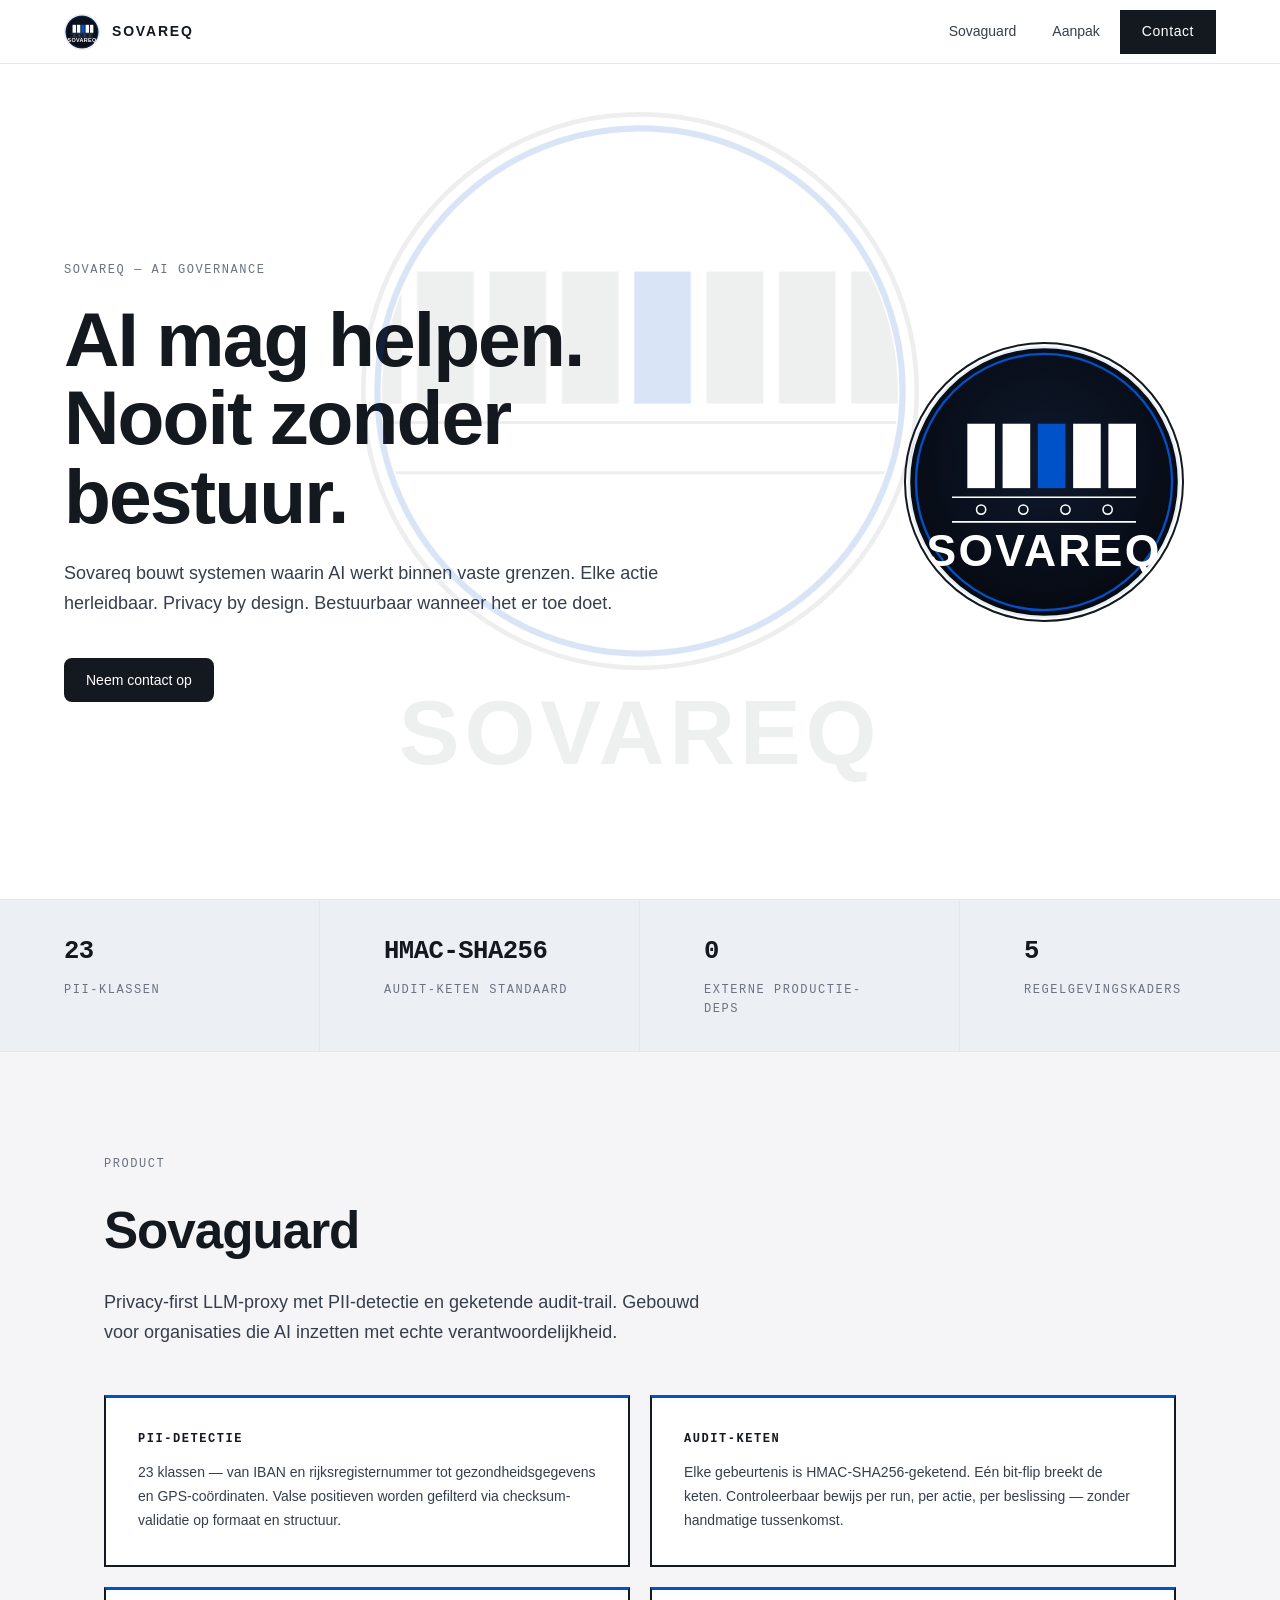
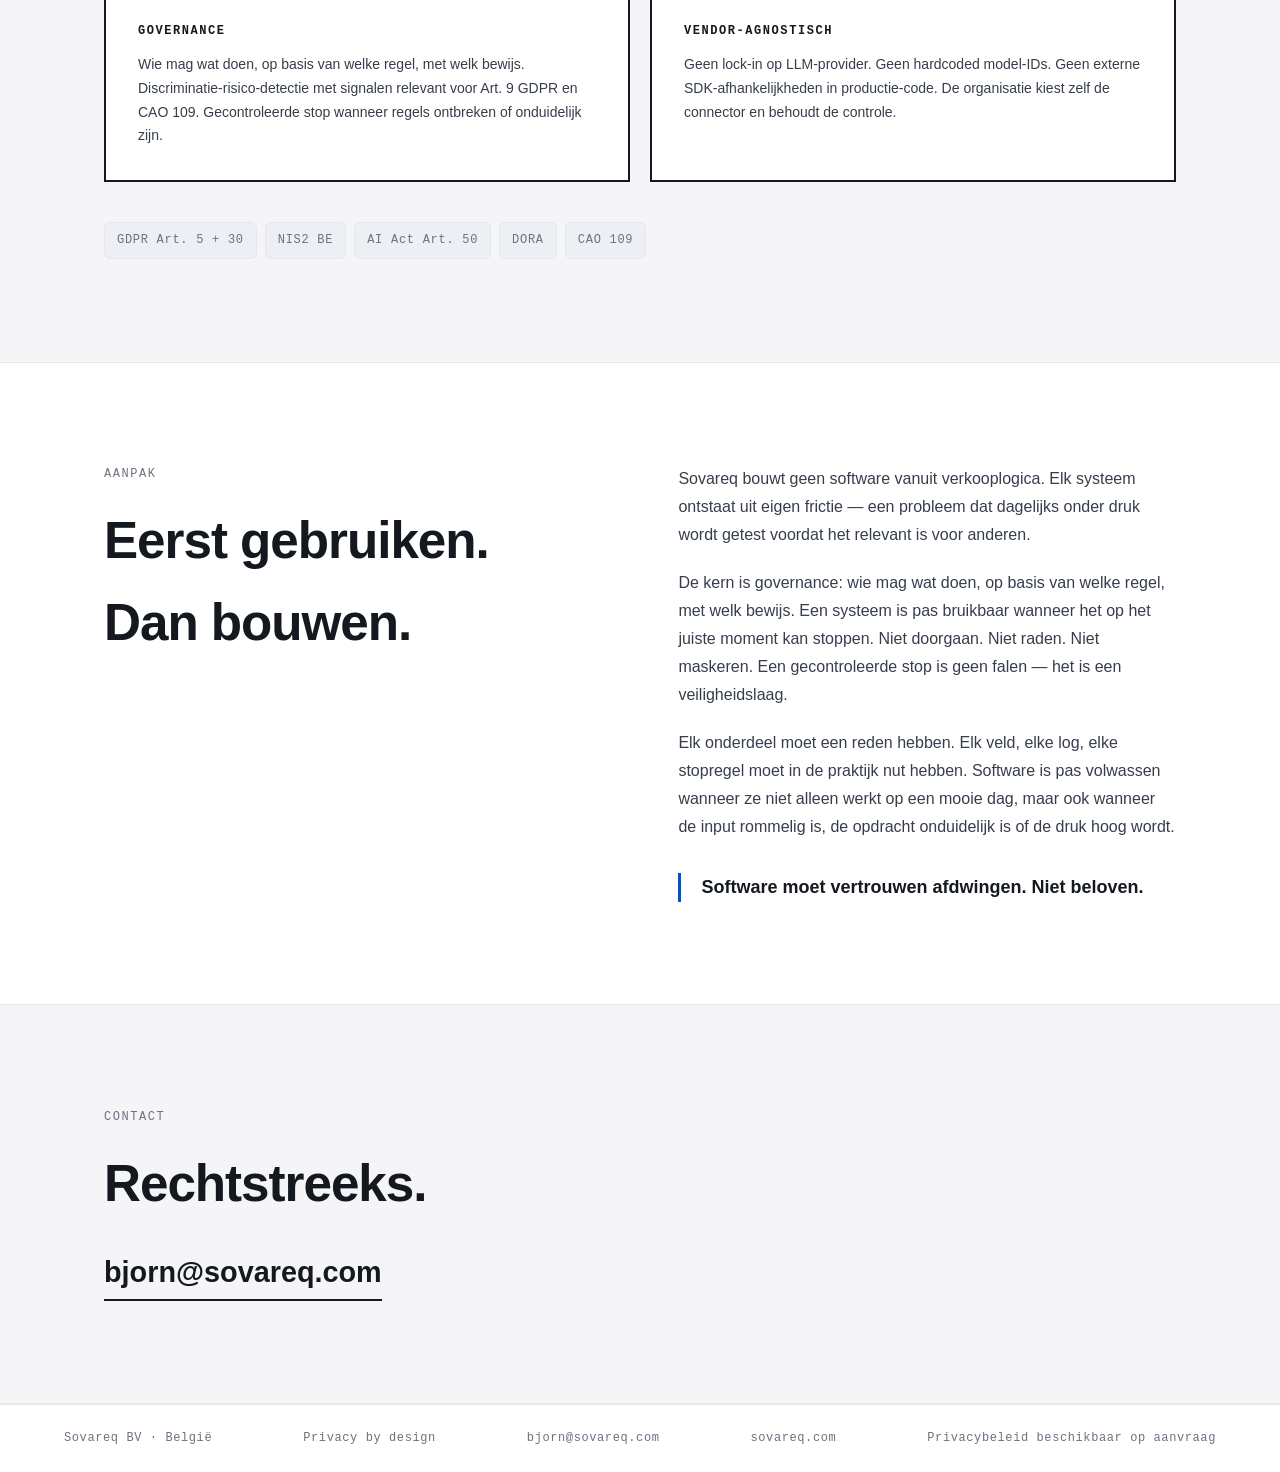
==== commit 816ed1f9: "phase 2: metrics strip + enterprise card styling - Metrics strip between hero and product: 23 PII-kl" ====
--- a/index.html
+++ b/index.html
@@ -80,6 +80,26 @@
         </div>
       </section>
 
+      <!-- METRICS -->
+      <div class="metrics-strip" aria-hidden="true">
+        <div class="metric-item">
+          <span class="metric-val">23</span>
+          <span class="metric-lbl">PII-klassen</span>
+        </div>
+        <div class="metric-item">
+          <span class="metric-val">HMAC-SHA256</span>
+          <span class="metric-lbl">Audit-keten standaard</span>
+        </div>
+        <div class="metric-item">
+          <span class="metric-val">0</span>
+          <span class="metric-lbl">Externe productie-deps</span>
+        </div>
+        <div class="metric-item">
+          <span class="metric-val">5</span>
+          <span class="metric-lbl">Regelgevingskaders</span>
+        </div>
+      </div>
+
       <!-- SOVAGUARD -->
       <section class="product-section" id="sovaguard">
         <div class="section-inner">
--- a/styles.css
+++ b/styles.css
@@ -194,7 +194,9 @@
   color: var(--color-surface) !important;
   background: var(--color-ink);
   border: var(--border-strong);
+  border-radius: 0 !important;
   padding: 0 var(--space-5) !important;
+  letter-spacing: 0.04em;
   transition: opacity 0.15s !important;
 }
 
@@ -321,16 +323,17 @@
   padding: var(--space-8);
   background: var(--color-surface);
   border: var(--border-strong);
-  border-radius: var(--radius-lg);
+  border-radius: 0;
+  border-top: 3px solid var(--color-accent);
 }
 
 .feature-label {
   font-family: var(--font-mono);
   font-size: var(--text-xs);
-  font-weight: 500;
+  font-weight: 600;
   letter-spacing: var(--label-tracking);
   text-transform: uppercase;
-  color: var(--color-ink-subtle);
+  color: var(--color-ink);
   margin-bottom: var(--space-3);
 }
 
@@ -396,7 +399,7 @@
   font-size: var(--text-lg);
   font-weight: 600;
   color: var(--color-ink);
-  border-left: var(--border-strong);
+  border-left: 3px solid var(--color-accent);
   padding-left: var(--space-5);
   margin-top: var(--space-3);
 }
@@ -445,7 +448,43 @@
   letter-spacing: 0.05em;
 }
 
-/* ── 11b. Site-overlay ─────────────────────────────────────── */
+/* ── 11b. Metrics strip ────────────────────────────────────── */
+.metrics-strip {
+  display: grid;
+  grid-template-columns: repeat(4, 1fr);
+  background: var(--color-surface-sunken);
+  border-bottom: var(--border-thin);
+}
+
+.metric-item {
+  display: flex;
+  flex-direction: column;
+  gap: var(--space-2);
+  padding: var(--space-8) var(--section-pad-h);
+  border-right: var(--border-thin);
+}
+
+.metric-item:last-child {
+  border-right: none;
+}
+
+.metric-val {
+  font-family: var(--font-mono);
+  font-size: clamp(1.1rem, 2vw, 1.6rem);
+  font-weight: 700;
+  color: var(--color-ink);
+  letter-spacing: -0.02em;
+}
+
+.metric-lbl {
+  font-family: var(--font-mono);
+  font-size: var(--text-xs);
+  color: var(--color-ink-subtle);
+  letter-spacing: var(--label-tracking);
+  text-transform: uppercase;
+}
+
+/* ── 11c. Site-overlay ─────────────────────────────────────── */
 .site-overlay {
   position: fixed;
   top: 50%;
@@ -480,7 +519,18 @@
 
 /* ── 12. Responsive ────────────────────────────────────────── */
 @media (max-width: 900px) {
-  .site-overlay { display: none; }
+  .metrics-strip {
+    grid-template-columns: repeat(2, 1fr);
+  }
+
+  .metric-item:nth-child(2) {
+    border-right: none;
+  }
+
+  .metric-item:nth-child(3),
+  .metric-item:nth-child(4) {
+    border-top: var(--border-thin);
+  }
 
   .hero {
     grid-template-columns: 1fr;
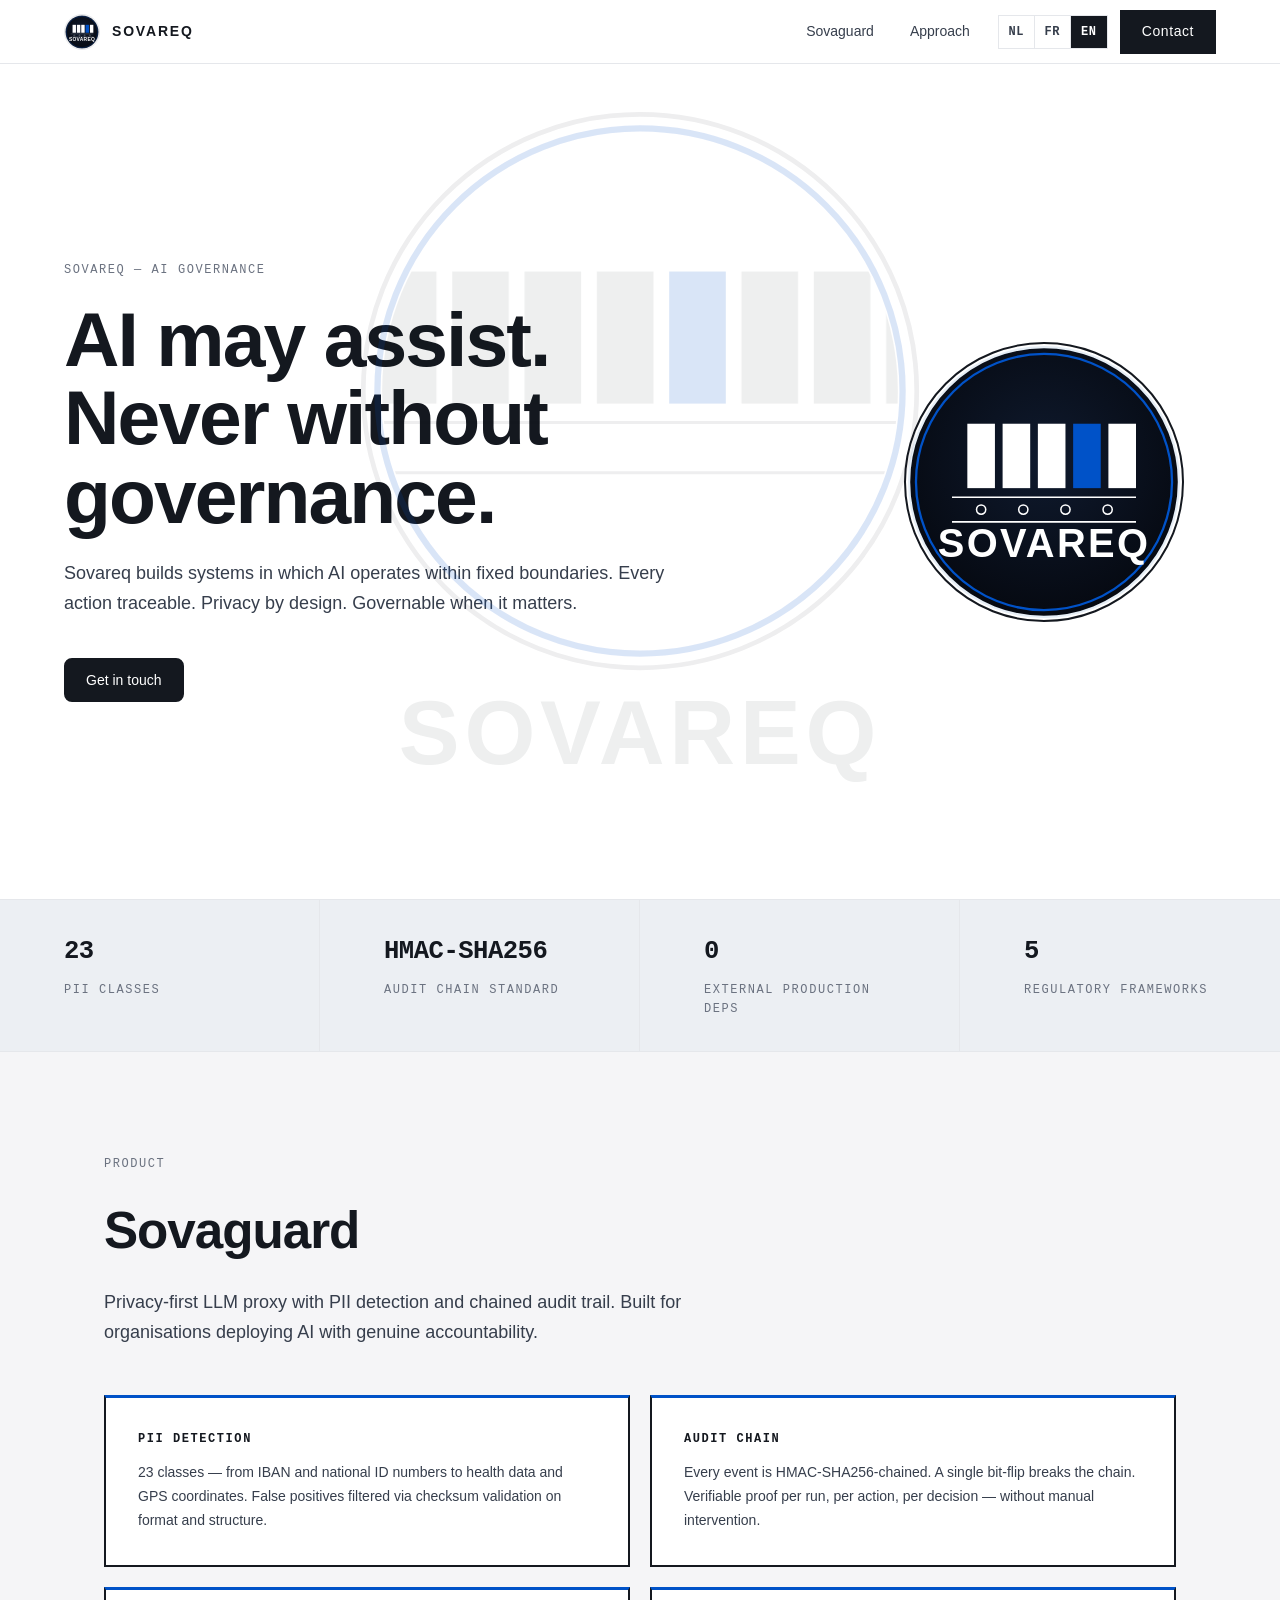
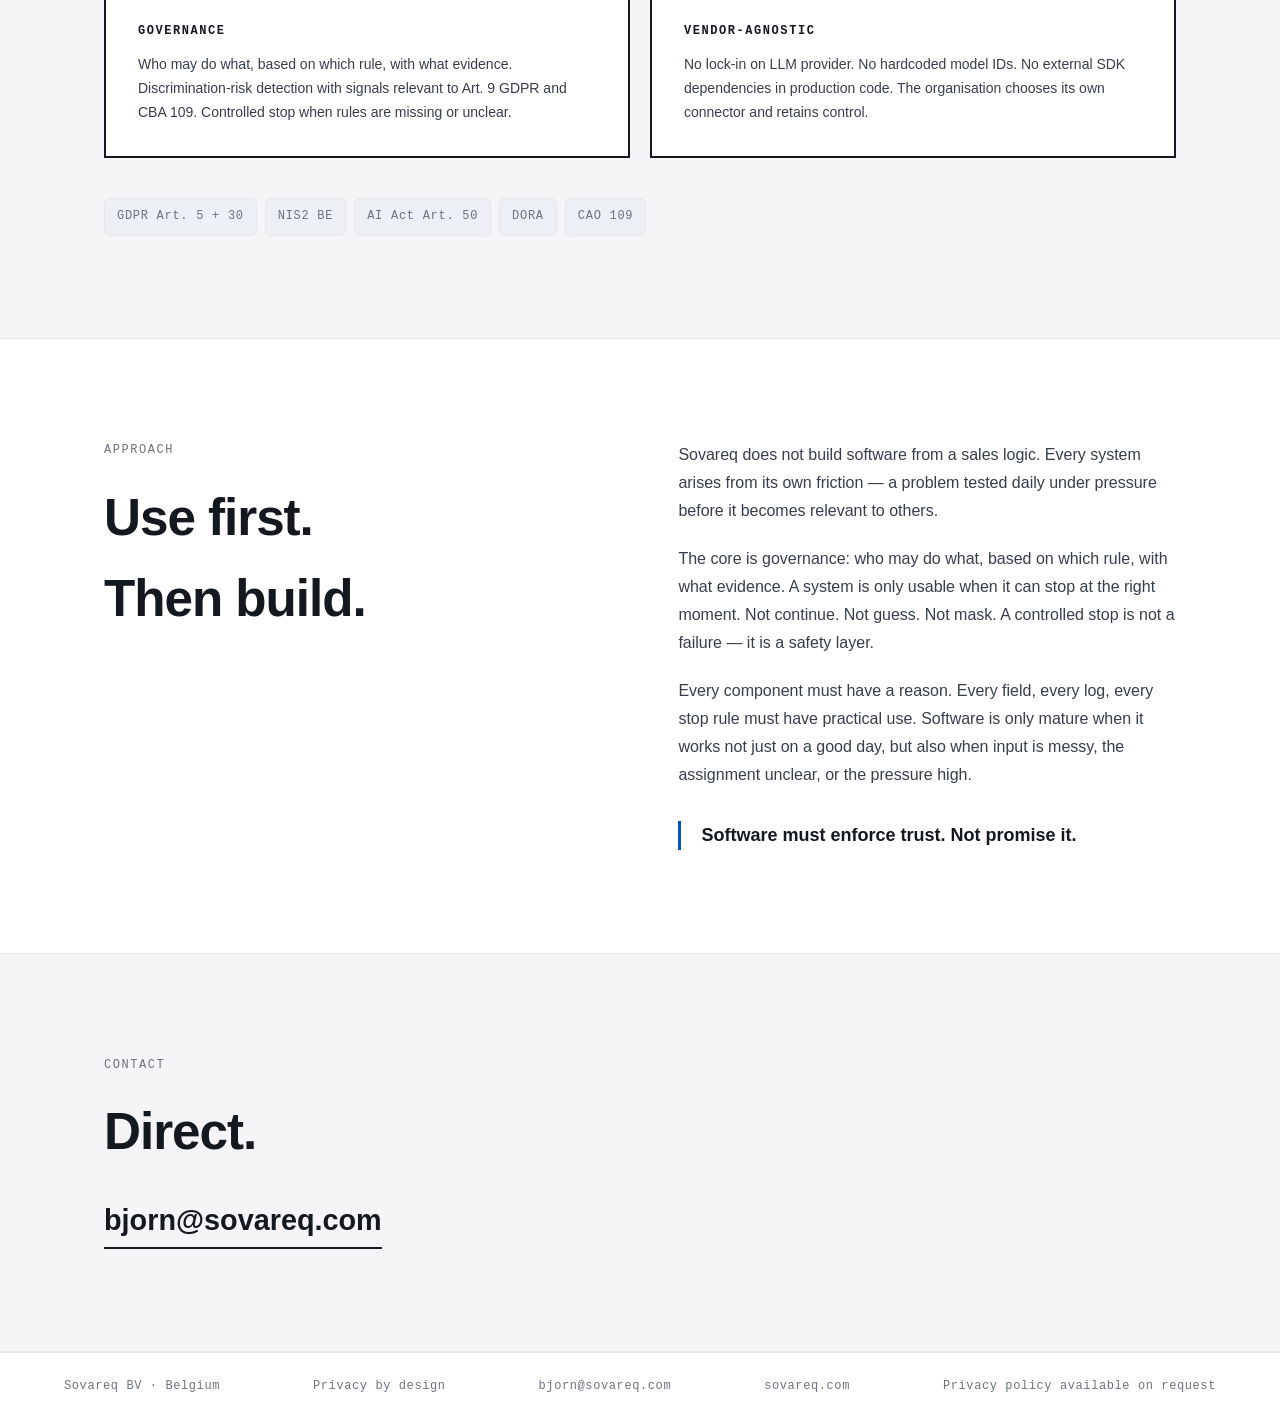
==== commit 61bd306f: "phase 3: NL/FR/EN toggle + blue block pos 4 + enterprise polish - Full i18n system: data-i18n attrib" ====
--- a/index.html
+++ b/index.html
@@ -17,13 +17,12 @@
           <clipPath id="belt-clip">
             <circle cx="180" cy="180" r="164"/>
           </clipPath>
-
           <pattern id="belt-pat" x="0" y="104" width="230" height="84"
                    patternUnits="userSpaceOnUse">
             <rect class="bar-white" x="0"   y="0" width="36" height="84" fill="currentColor"/>
             <rect class="bar-white" x="46"  y="0" width="36" height="84" fill="currentColor"/>
-            <rect class="bar-blue"  x="92"  y="0" width="36" height="84" fill="var(--color-accent)"/>
-            <rect class="bar-white" x="138" y="0" width="36" height="84" fill="currentColor"/>
+            <rect class="bar-white" x="92"  y="0" width="36" height="84" fill="currentColor"/>
+            <rect class="bar-blue"  x="138" y="0" width="36" height="84" fill="var(--color-accent)"/>
             <rect class="bar-white" x="184" y="0" width="36" height="84" fill="currentColor"/>
             <animate id="belt-anim-el" attributeName="x"
                      from="0" to="230" dur="10s"
@@ -42,7 +41,6 @@
                 stroke="currentColor" stroke-width="2"/>
           <rect x="0" y="104" width="360" height="84" fill="url(#belt-pat)"/>
         </g>
-
         <text class="overlay-text" x="180" y="417"
               font-size="58" text-anchor="middle" letter-spacing="3"
               fill="currentColor">SOVAREQ</text>
@@ -50,14 +48,19 @@
     </div>
 
     <header class="site-header">
-      <a class="brand" href="#top" aria-label="Sovareq startpagina">
+      <a class="brand" href="#top" aria-label="Sovareq">
         <img class="brand-mark" src="assets/sovareq-logo.svg" alt="" width="36" height="36">
         <span class="brand-name">Sovareq</span>
       </a>
-      <nav class="main-nav" aria-label="Hoofdnavigatie">
-        <a href="#sovaguard">Sovaguard</a>
-        <a href="#aanpak">Aanpak</a>
-        <a href="#contact" class="nav-cta">Contact</a>
+      <nav class="main-nav" aria-label="Navigatie">
+        <a href="#sovaguard" data-i18n="nav.product">Sovaguard</a>
+        <a href="#aanpak" data-i18n="nav.approach">Aanpak</a>
+        <div class="lang-toggle" role="group" aria-label="Taal / Langue / Language">
+          <button class="lang-btn" data-lang="nl" aria-pressed="true">NL</button>
+          <button class="lang-btn" data-lang="fr" aria-pressed="false">FR</button>
+          <button class="lang-btn" data-lang="en" aria-pressed="false">EN</button>
+        </div>
+        <a href="#contact" class="nav-cta" data-i18n="nav.contact">Contact</a>
       </nav>
     </header>
 
@@ -66,14 +69,14 @@
       <!-- HERO -->
       <section class="hero">
         <div class="hero-copy">
-          <span class="section-label">Sovareq — AI Governance</span>
-          <h1>AI mag helpen.<br>Nooit zonder bestuur.</h1>
-          <p class="hero-sub">
+          <span class="section-label" data-i18n="hero.label">Sovareq — AI Governance</span>
+          <h1 data-i18n-html="hero.h1">AI mag helpen.<br>Nooit zonder bestuur.</h1>
+          <p class="hero-sub" data-i18n="hero.sub">
             Sovareq bouwt systemen waarin AI werkt binnen vaste grenzen.
             Elke actie herleidbaar. Privacy by design.
             Bestuurbaar wanneer het er toe doet.
           </p>
-          <a class="btn-primary" href="#contact">Neem contact op</a>
+          <a class="btn-primary" href="#contact" data-i18n="hero.cta">Neem contact op</a>
         </div>
         <div class="hero-visual" aria-hidden="true">
           <img class="hero-logo" src="assets/sovareq-logo.svg" alt="">
@@ -84,54 +87,54 @@
       <div class="metrics-strip" aria-hidden="true">
         <div class="metric-item">
           <span class="metric-val">23</span>
-          <span class="metric-lbl">PII-klassen</span>
+          <span class="metric-lbl" data-i18n="metrics.pii">PII-klassen</span>
         </div>
         <div class="metric-item">
-          <span class="metric-val">HMAC-SHA256</span>
-          <span class="metric-lbl">Audit-keten standaard</span>
+          <span class="metric-val">HMAC&#8209;SHA256</span>
+          <span class="metric-lbl" data-i18n="metrics.audit">Audit-keten standaard</span>
         </div>
         <div class="metric-item">
           <span class="metric-val">0</span>
-          <span class="metric-lbl">Externe productie-deps</span>
+          <span class="metric-lbl" data-i18n="metrics.deps">Externe productie-deps</span>
         </div>
         <div class="metric-item">
           <span class="metric-val">5</span>
-          <span class="metric-lbl">Regelgevingskaders</span>
+          <span class="metric-lbl" data-i18n="metrics.frameworks">Regelgevingskaders</span>
         </div>
       </div>
 
       <!-- SOVAGUARD -->
       <section class="product-section" id="sovaguard">
         <div class="section-inner">
-          <span class="section-label">Product</span>
+          <span class="section-label" data-i18n="product.label">Product</span>
           <h2>Sovaguard</h2>
-          <p class="product-sub">
+          <p class="product-sub" data-i18n="product.sub">
             Privacy-first LLM-proxy met PII-detectie en geketende audit-trail.
             Gebouwd voor organisaties die AI inzetten met echte verantwoordelijkheid.
           </p>
 
           <div class="feature-grid">
             <div class="feature-card">
-              <div class="feature-label">PII-detectie</div>
-              <p>23 klassen — van IBAN en rijksregisternummer tot gezondheidsgegevens
+              <div class="feature-label" data-i18n="feat.pii.label">PII-detectie</div>
+              <p data-i18n="feat.pii.text">23 klassen — van IBAN en rijksregisternummer tot gezondheidsgegevens
                 en GPS-coördinaten. Valse positieven worden gefilterd via
                 checksum-validatie op formaat en structuur.</p>
             </div>
             <div class="feature-card">
-              <div class="feature-label">Audit-keten</div>
-              <p>Elke gebeurtenis is HMAC-SHA256-geketend. Eén bit-flip breekt de
+              <div class="feature-label" data-i18n="feat.audit.label">Audit-keten</div>
+              <p data-i18n="feat.audit.text">Elke gebeurtenis is HMAC-SHA256-geketend. Eén bit-flip breekt de
                 keten. Controleerbaar bewijs per run, per actie, per beslissing —
                 zonder handmatige tussenkomst.</p>
             </div>
             <div class="feature-card">
-              <div class="feature-label">Governance</div>
-              <p>Wie mag wat doen, op basis van welke regel, met welk bewijs.
+              <div class="feature-label" data-i18n="feat.gov.label">Governance</div>
+              <p data-i18n="feat.gov.text">Wie mag wat doen, op basis van welke regel, met welk bewijs.
                 Discriminatie-risico-detectie met signalen relevant voor Art. 9 GDPR en CAO 109.
                 Gecontroleerde stop wanneer regels ontbreken of onduidelijk zijn.</p>
             </div>
             <div class="feature-card">
-              <div class="feature-label">Vendor-agnostisch</div>
-              <p>Geen lock-in op LLM-provider. Geen hardcoded model-IDs.
+              <div class="feature-label" data-i18n="feat.vendor.label">Vendor-agnostisch</div>
+              <p data-i18n="feat.vendor.text">Geen lock-in op LLM-provider. Geen hardcoded model-IDs.
                 Geen externe SDK-afhankelijkheden in productie-code.
                 De organisatie kiest zelf de connector en behoudt de controle.</p>
             </div>
@@ -151,22 +154,22 @@
       <section class="aanpak-section" id="aanpak">
         <div class="aanpak-inner">
           <div class="aanpak-head">
-            <span class="section-label">Aanpak</span>
-            <h2>Eerst gebruiken.<br>Dan bouwen.</h2>
+            <span class="section-label" data-i18n="approach.label">Aanpak</span>
+            <h2 data-i18n-html="approach.h2">Eerst gebruiken.<br>Dan bouwen.</h2>
           </div>
           <div class="aanpak-body">
-            <p>Sovareq bouwt geen software vanuit verkooplogica. Elk systeem
+            <p data-i18n="approach.p1">Sovareq bouwt geen software vanuit verkooplogica. Elk systeem
               ontstaat uit eigen frictie — een probleem dat dagelijks onder druk
               wordt getest voordat het relevant is voor anderen.</p>
-            <p>De kern is governance: wie mag wat doen, op basis van welke regel,
+            <p data-i18n="approach.p2">De kern is governance: wie mag wat doen, op basis van welke regel,
               met welk bewijs. Een systeem is pas bruikbaar wanneer het op het
               juiste moment kan stoppen. Niet doorgaan. Niet raden. Niet maskeren.
               Een gecontroleerde stop is geen falen — het is een veiligheidslaag.</p>
-            <p>Elk onderdeel moet een reden hebben. Elk veld, elke log, elke
+            <p data-i18n="approach.p3">Elk onderdeel moet een reden hebben. Elk veld, elke log, elke
               stopregel moet in de praktijk nut hebben. Software is pas volwassen
               wanneer ze niet alleen werkt op een mooie dag, maar ook wanneer de
               input rommelig is, de opdracht onduidelijk is of de druk hoog wordt.</p>
-            <blockquote class="aanpak-quote">
+            <blockquote class="aanpak-quote" data-i18n="approach.quote">
               Software moet vertrouwen afdwingen. Niet beloven.
             </blockquote>
           </div>
@@ -176,8 +179,8 @@
       <!-- CONTACT -->
       <section class="contact-section" id="contact">
         <div class="section-inner">
-          <span class="section-label">Contact</span>
-          <h2>Rechtstreeks.</h2>
+          <span class="section-label" data-i18n="contact.label">Contact</span>
+          <h2 data-i18n="contact.h2">Rechtstreeks.</h2>
           <a class="contact-email" href="mailto:bjorn@sovareq.com">
             bjorn@sovareq.com
           </a>
@@ -187,16 +190,151 @@
     </main>
 
     <footer class="site-footer">
-      <span>Sovareq BV · België</span>
+      <span data-i18n="footer.company">Sovareq BV · België</span>
       <span>Privacy by design</span>
       <span><a href="mailto:bjorn@sovareq.com">bjorn@sovareq.com</a></span>
       <span>sovareq.com</span>
-      <span>Privacybeleid beschikbaar op aanvraag</span>
+      <span data-i18n="footer.privacy">Privacybeleid beschikbaar op aanvraag</span>
     </footer>
 
     <script>
-      /* Start belt-animatie tenzij gebruiker prefers-reduced-motion heeft */
-      (function () {
+      /* ── Translations ───────────────────────────────────────── */
+      var T = {
+        nl: {
+          'nav.product':      'Sovaguard',
+          'nav.approach':     'Aanpak',
+          'nav.contact':      'Contact',
+          'hero.label':       'Sovareq — AI Governance',
+          'hero.h1':          'AI mag helpen.<br>Nooit zonder bestuur.',
+          'hero.sub':         'Sovareq bouwt systemen waarin AI werkt binnen vaste grenzen. Elke actie herleidbaar. Privacy by design. Bestuurbaar wanneer het er toe doet.',
+          'hero.cta':         'Neem contact op',
+          'metrics.pii':      'PII-klassen',
+          'metrics.audit':    'Audit-keten standaard',
+          'metrics.deps':     'Externe productie-deps',
+          'metrics.frameworks':'Regelgevingskaders',
+          'product.label':    'Product',
+          'product.sub':      'Privacy-first LLM-proxy met PII-detectie en geketende audit-trail. Gebouwd voor organisaties die AI inzetten met echte verantwoordelijkheid.',
+          'feat.pii.label':   'PII-detectie',
+          'feat.pii.text':    '23 klassen — van IBAN en rijksregisternummer tot gezondheidsgegevens en GPS-coördinaten. Valse positieven worden gefilterd via checksum-validatie op formaat en structuur.',
+          'feat.audit.label': 'Audit-keten',
+          'feat.audit.text':  'Elke gebeurtenis is HMAC-SHA256-geketend. Eén bit-flip breekt de keten. Controleerbaar bewijs per run, per actie, per beslissing — zonder handmatige tussenkomst.',
+          'feat.gov.label':   'Governance',
+          'feat.gov.text':    'Wie mag wat doen, op basis van welke regel, met welk bewijs. Discriminatie-risico-detectie met signalen relevant voor Art. 9 GDPR en CAO 109. Gecontroleerde stop wanneer regels ontbreken of onduidelijk zijn.',
+          'feat.vendor.label':'Vendor-agnostisch',
+          'feat.vendor.text': 'Geen lock-in op LLM-provider. Geen hardcoded model-IDs. Geen externe SDK-afhankelijkheden in productie-code. De organisatie kiest zelf de connector en behoudt de controle.',
+          'approach.label':   'Aanpak',
+          'approach.h2':      'Eerst gebruiken.<br>Dan bouwen.',
+          'approach.p1':      'Sovareq bouwt geen software vanuit verkooplogica. Elk systeem ontstaat uit eigen frictie — een probleem dat dagelijks onder druk wordt getest voordat het relevant is voor anderen.',
+          'approach.p2':      'De kern is governance: wie mag wat doen, op basis van welke regel, met welk bewijs. Een systeem is pas bruikbaar wanneer het op het juiste moment kan stoppen. Niet doorgaan. Niet raden. Niet maskeren. Een gecontroleerde stop is geen falen — het is een veiligheidslaag.',
+          'approach.p3':      'Elk onderdeel moet een reden hebben. Elk veld, elke log, elke stopregel moet in de praktijk nut hebben. Software is pas volwassen wanneer ze niet alleen werkt op een mooie dag, maar ook wanneer de input rommelig is, de opdracht onduidelijk is of de druk hoog wordt.',
+          'approach.quote':   'Software moet vertrouwen afdwingen. Niet beloven.',
+          'contact.label':    'Contact',
+          'contact.h2':       'Rechtstreeks.',
+          'footer.company':   'Sovareq BV · België',
+          'footer.privacy':   'Privacybeleid beschikbaar op aanvraag',
+        },
+        fr: {
+          'nav.product':      'Sovaguard',
+          'nav.approach':     'Approche',
+          'nav.contact':      'Contact',
+          'hero.label':       'Sovareq — Gouvernance IA',
+          'hero.h1':          "L’IA peut aider.<br>Jamais sans gouvernance.",
+          'hero.sub':         "Sovareq construit des systèmes où l’IA opère dans des limites fixes. Chaque action traçable. Privacy by design. Gouvernable quand ça compte.",
+          'hero.cta':         'Nous contacter',
+          'metrics.pii':      'Classes PII',
+          'metrics.audit':    "Standard chaîne d’audit",
+          'metrics.deps':     'Dépend. production externes',
+          'metrics.frameworks':'Cadres réglementaires',
+          'product.label':    'Produit',
+          'product.sub':      "Proxy LLM privacy-first avec détection PII et piste d’audit chaînée. Conçu pour les organisations déployant l’IA avec une responsabilité réelle.",
+          'feat.pii.label':   'Détection PII',
+          'feat.pii.text':    "23 classes — de l’IBAN et du numéro national aux données de santé et coordonnées GPS. Les faux positifs sont filtrés par validation de somme de contrôle sur le format et la structure.",
+          'feat.audit.label': "Chaîne d’audit",
+          'feat.audit.text':  "Chaque événement est chaîné HMAC-SHA256. Un seul bit-flip brise la chaîne. Preuve vérifiable par run, par action, par décision — sans intervention manuelle.",
+          'feat.gov.label':   'Gouvernance',
+          'feat.gov.text':    "Qui peut faire quoi, selon quelle règle, avec quelle preuve. Détection de risque de discrimination avec des signaux pertinents pour l’Art. 9 RGPD et CCT 109. Arrêt contrôlé quand les règles manquent ou sont floues.",
+          'feat.vendor.label':'Agnostique',
+          'feat.vendor.text': "Aucun lock-in sur le fournisseur LLM. Aucun ID de modèle codé en dur. Aucune dépendance SDK externe dans le code de production. L’organisation choisit son propre connecteur et conserve le contrôle.",
+          'approach.label':   'Approche',
+          'approach.h2':      "Utiliser d’abord.<br>Ensuite construire.",
+          'approach.p1':      "Sovareq ne construit pas de logiciels selon une logique commerciale. Chaque système naît de sa propre friction — un problème testé quotidiennement sous pression avant d’être pertinent pour d’autres.",
+          'approach.p2':      "Le cœur est la gouvernance : qui peut faire quoi, selon quelle règle, avec quelle preuve. Un système n’est utilisable que lorsqu’il peut s’arrêter au bon moment. Ne pas continuer. Ne pas deviner. Ne pas masquer. Un arrêt contrôlé n’est pas un échec — c’est une couche de sécurité.",
+          'approach.p3':      "Chaque composant doit avoir une raison d’être. Chaque champ, chaque log, chaque règle d’arrêt doit avoir une utilité pratique. Un logiciel n’est mature que lorsqu’il fonctionne non seulement par beau temps, mais aussi lorsque les données sont désordonnées, la mission floue ou la pression élevée.",
+          'approach.quote':   'Le logiciel doit imposer la confiance. Pas la promettre.',
+          'contact.label':    'Contact',
+          'contact.h2':       'Direct.',
+          'footer.company':   'Sovareq BV · Belgique',
+          'footer.privacy':   'Politique de confidentialité disponible sur demande',
+        },
+        en: {
+          'nav.product':      'Sovaguard',
+          'nav.approach':     'Approach',
+          'nav.contact':      'Contact',
+          'hero.label':       'Sovareq — AI Governance',
+          'hero.h1':          'AI may assist.<br>Never without governance.',
+          'hero.sub':         'Sovareq builds systems in which AI operates within fixed boundaries. Every action traceable. Privacy by design. Governable when it matters.',
+          'hero.cta':         'Get in touch',
+          'metrics.pii':      'PII classes',
+          'metrics.audit':    'Audit chain standard',
+          'metrics.deps':     'External production deps',
+          'metrics.frameworks':'Regulatory frameworks',
+          'product.label':    'Product',
+          'product.sub':      'Privacy-first LLM proxy with PII detection and chained audit trail. Built for organisations deploying AI with genuine accountability.',
+          'feat.pii.label':   'PII detection',
+          'feat.pii.text':    '23 classes — from IBAN and national ID numbers to health data and GPS coordinates. False positives filtered via checksum validation on format and structure.',
+          'feat.audit.label': 'Audit chain',
+          'feat.audit.text':  'Every event is HMAC-SHA256-chained. A single bit-flip breaks the chain. Verifiable proof per run, per action, per decision — without manual intervention.',
+          'feat.gov.label':   'Governance',
+          'feat.gov.text':    'Who may do what, based on which rule, with what evidence. Discrimination-risk detection with signals relevant to Art. 9 GDPR and CBA 109. Controlled stop when rules are missing or unclear.',
+          'feat.vendor.label':'Vendor-agnostic',
+          'feat.vendor.text': 'No lock-in on LLM provider. No hardcoded model IDs. No external SDK dependencies in production code. The organisation chooses its own connector and retains control.',
+          'approach.label':   'Approach',
+          'approach.h2':      'Use first.<br>Then build.',
+          'approach.p1':      'Sovareq does not build software from a sales logic. Every system arises from its own friction — a problem tested daily under pressure before it becomes relevant to others.',
+          'approach.p2':      'The core is governance: who may do what, based on which rule, with what evidence. A system is only usable when it can stop at the right moment. Not continue. Not guess. Not mask. A controlled stop is not a failure — it is a safety layer.',
+          'approach.p3':      'Every component must have a reason. Every field, every log, every stop rule must have practical use. Software is only mature when it works not just on a good day, but also when input is messy, the assignment unclear, or the pressure high.',
+          'approach.quote':   'Software must enforce trust. Not promise it.',
+          'contact.label':    'Contact',
+          'contact.h2':       'Direct.',
+          'footer.company':   'Sovareq BV · Belgium',
+          'footer.privacy':   'Privacy policy available on request',
+        },
+      };
+
+      /* ── i18n engine ────────────────────────────────────────── */
+      function applyLang(lang) {
+        var dict = T[lang];
+        if (!dict) return;
+        document.documentElement.lang = lang;
+        document.querySelectorAll('[data-i18n]').forEach(function(el) {
+          var v = dict[el.dataset.i18n];
+          if (v !== undefined) el.textContent = v;
+        });
+        document.querySelectorAll('[data-i18n-html]').forEach(function(el) {
+          var v = dict[el.dataset.i18nHtml];
+          if (v !== undefined) el.innerHTML = v;
+        });
+        document.querySelectorAll('.lang-btn').forEach(function(btn) {
+          var active = btn.dataset.lang === lang;
+          btn.classList.toggle('active', active);
+          btn.setAttribute('aria-pressed', active);
+        });
+        try { localStorage.setItem('sq-lang', lang); } catch(e) {}
+      }
+
+      document.querySelectorAll('.lang-btn').forEach(function(btn) {
+        btn.addEventListener('click', function() { applyLang(btn.dataset.lang); });
+      });
+
+      /* Init: saved → browser → nl */
+      var saved = null;
+      try { saved = localStorage.getItem('sq-lang'); } catch(e) {}
+      var browser = (navigator.language || 'nl').slice(0, 2).toLowerCase();
+      var init = saved || (['nl','fr','en'].indexOf(browser) > -1 ? browser : 'nl');
+      applyLang(init);
+
+      /* Belt animation */
+      (function() {
         if (!matchMedia('(prefers-reduced-motion: reduce)').matches) {
           var a = document.getElementById('belt-anim-el');
           if (a) a.beginElement();
--- a/styles.css
+++ b/styles.css
@@ -10,10 +10,10 @@
   --color-ink:            #f3f4f6;
   --color-ink-muted:      #9ca3af;
   --color-ink-subtle:     #6b7280;
-  --color-surface:        #0f1011;
-  --color-surface-muted:  #18191c;
-  --color-surface-sunken: #0b0c0d;
-  --color-surface-subtle: #1a1b1e;
+  --color-surface:        #181a1f;
+  --color-surface-muted:  #1f2128;
+  --color-surface-sunken: #13151a;
+  --color-surface-subtle: #21232b;
   --color-border:         #2d2f34;
   --color-border-strong:  #4b4f58;
   --color-accent:         #4d8bff;
@@ -517,7 +517,47 @@
   font-weight:  700;
 }
 
-/* ── 12. Responsive ────────────────────────────────────────── */
+/* ── 12. Lang toggle ───────────────────────────────────────── */
+.lang-toggle {
+  display: inline-flex;
+  align-items: center;
+  border: var(--border-thin);
+  overflow: hidden;
+  margin: 0 var(--space-2);
+}
+
+.lang-btn {
+  min-height: 32px;
+  min-width: 36px;
+  padding: 0 var(--space-2);
+  background: none;
+  border: none;
+  border-right: var(--border-thin);
+  border-radius: 0;
+  font-family: var(--font-mono);
+  font-size: var(--text-xs);
+  font-weight: 600;
+  letter-spacing: 0.06em;
+  color: var(--color-ink-muted);
+  cursor: pointer;
+  transition: color 0.12s, background 0.12s;
+}
+
+.lang-btn:last-child {
+  border-right: none;
+}
+
+.lang-btn:hover {
+  color: var(--color-ink);
+  background: var(--color-surface-subtle);
+}
+
+.lang-btn.active {
+  color: var(--color-surface);
+  background: var(--color-ink);
+}
+
+/* ── 13. Responsive ────────────────────────────────────────── */
 @media (max-width: 900px) {
   .metrics-strip {
     grid-template-columns: repeat(2, 1fr);
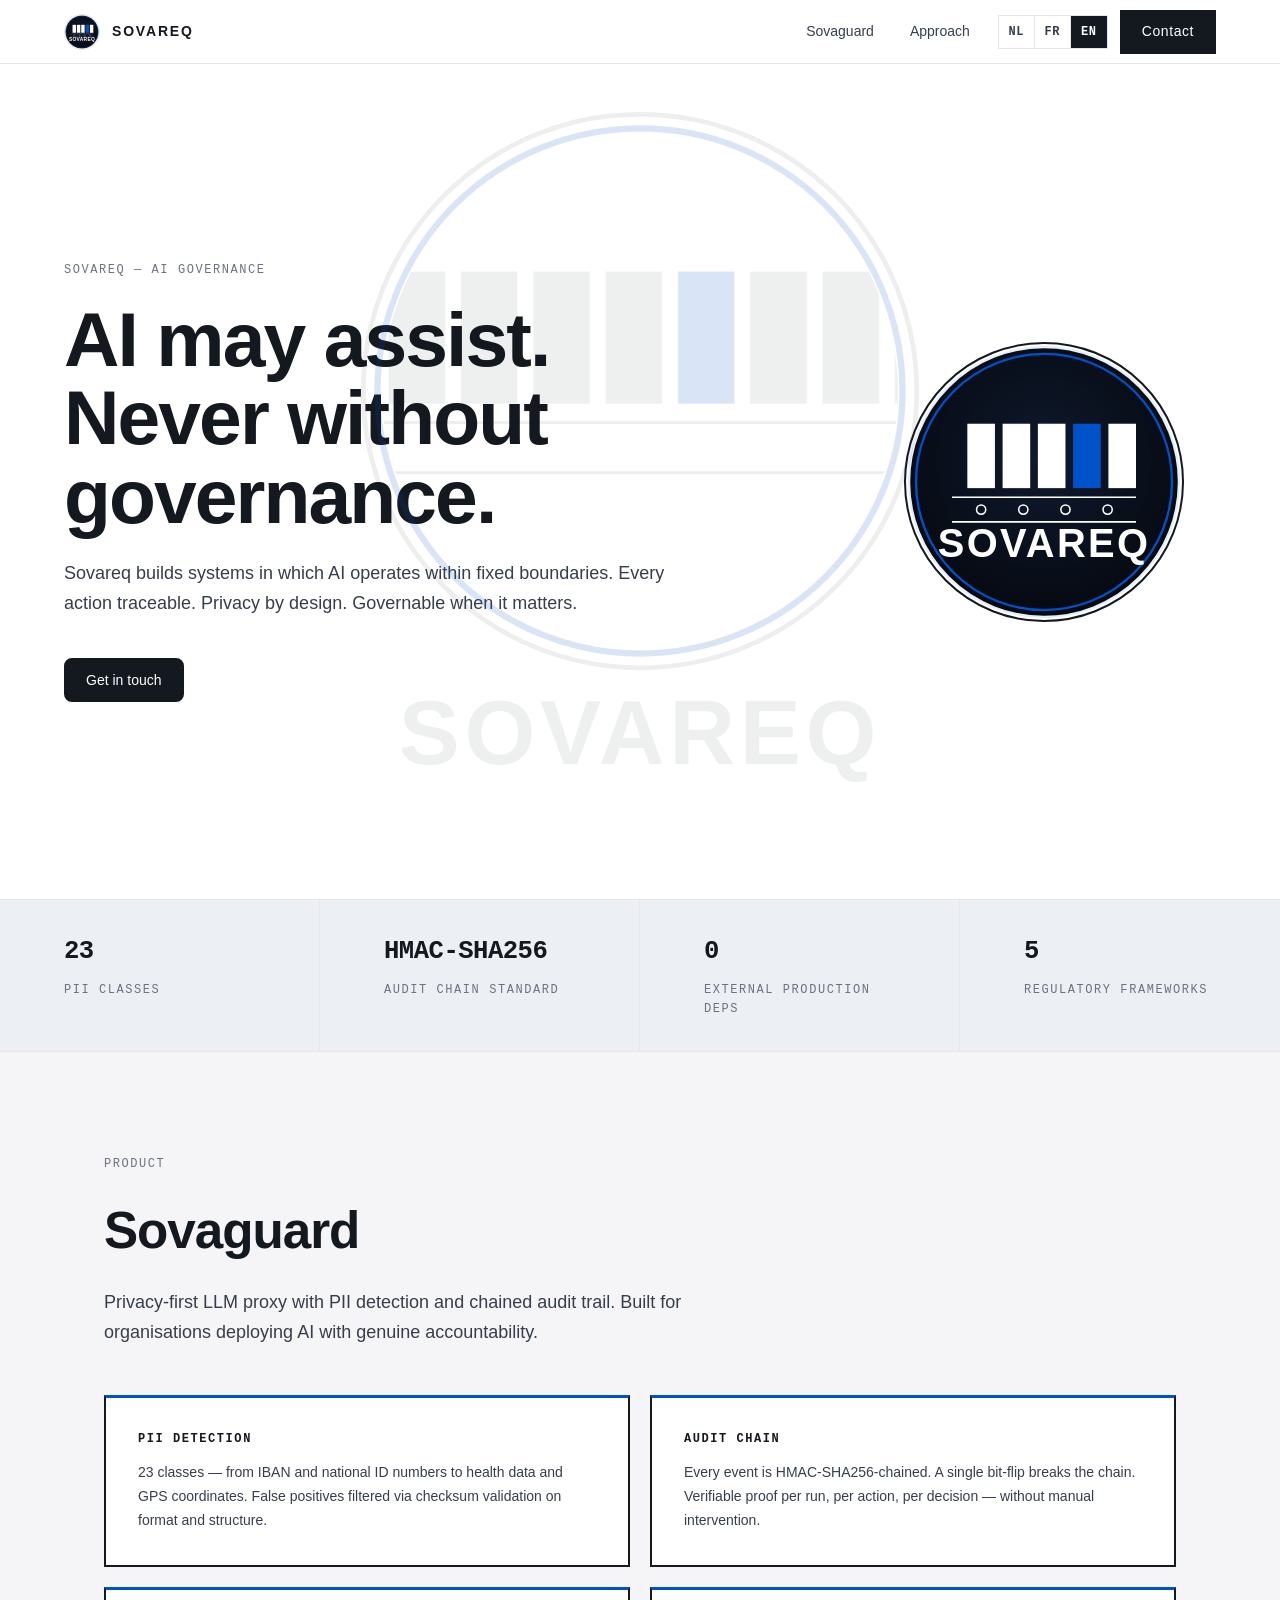
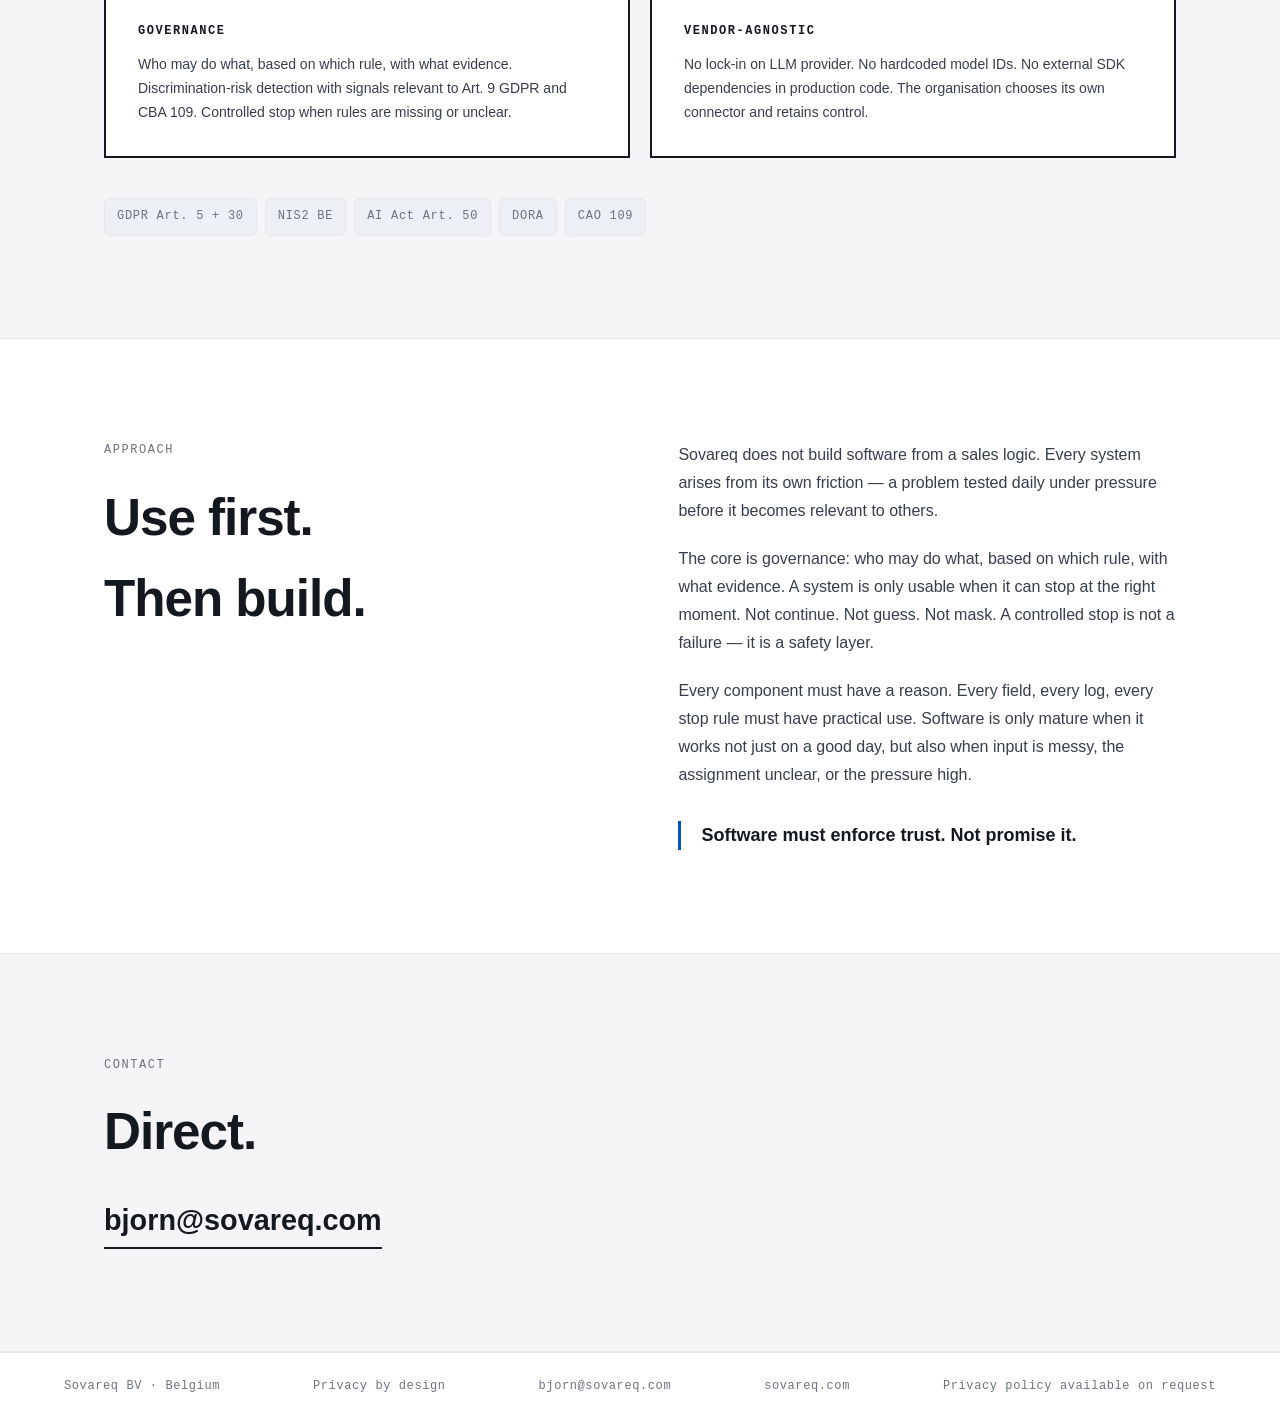
==== commit 6b40af62: "fix belt animation: rAF + setInterval fallback, absolute time Replaced SMIL beginElement with JS ani" ====
--- a/index.html
+++ b/index.html
@@ -24,10 +24,6 @@
             <rect class="bar-white" x="92"  y="0" width="36" height="84" fill="currentColor"/>
             <rect class="bar-blue"  x="138" y="0" width="36" height="84" fill="var(--color-accent)"/>
             <rect class="bar-white" x="184" y="0" width="36" height="84" fill="currentColor"/>
-            <animate id="belt-anim-el" attributeName="x"
-                     from="0" to="230" dur="10s"
-                     repeatCount="indefinite" calcMode="linear"
-                     begin="indefinite"/>
           </pattern>
         </defs>
         <circle class="ring-outer" cx="180" cy="180" r="176"
@@ -333,12 +329,19 @@
       var init = saved || (['nl','fr','en'].indexOf(browser) > -1 ? browser : 'nl');
       applyLang(init);
 
-      /* Belt animation */
+      /* Belt animation — 10s period, 230px tile */
       (function() {
-        if (!matchMedia('(prefers-reduced-motion: reduce)').matches) {
-          var a = document.getElementById('belt-anim-el');
-          if (a) a.beginElement();
+        if (matchMedia('(prefers-reduced-motion: reduce)').matches) return;
+        var pat = document.getElementById('belt-pat');
+        if (!pat) return;
+        var start = performance.now();
+        function tick() {
+          var x = ((performance.now() - start) / 10000 * 230) % 230;
+          pat.setAttribute('patternTransform', 'translate(' + x.toFixed(2) + ',0)');
         }
+        /* rAF = smooth when visible; interval = keeps running in background */
+        (function loop() { tick(); requestAnimationFrame(loop); })();
+        setInterval(tick, 50);
       })();
     </script>
   </body>
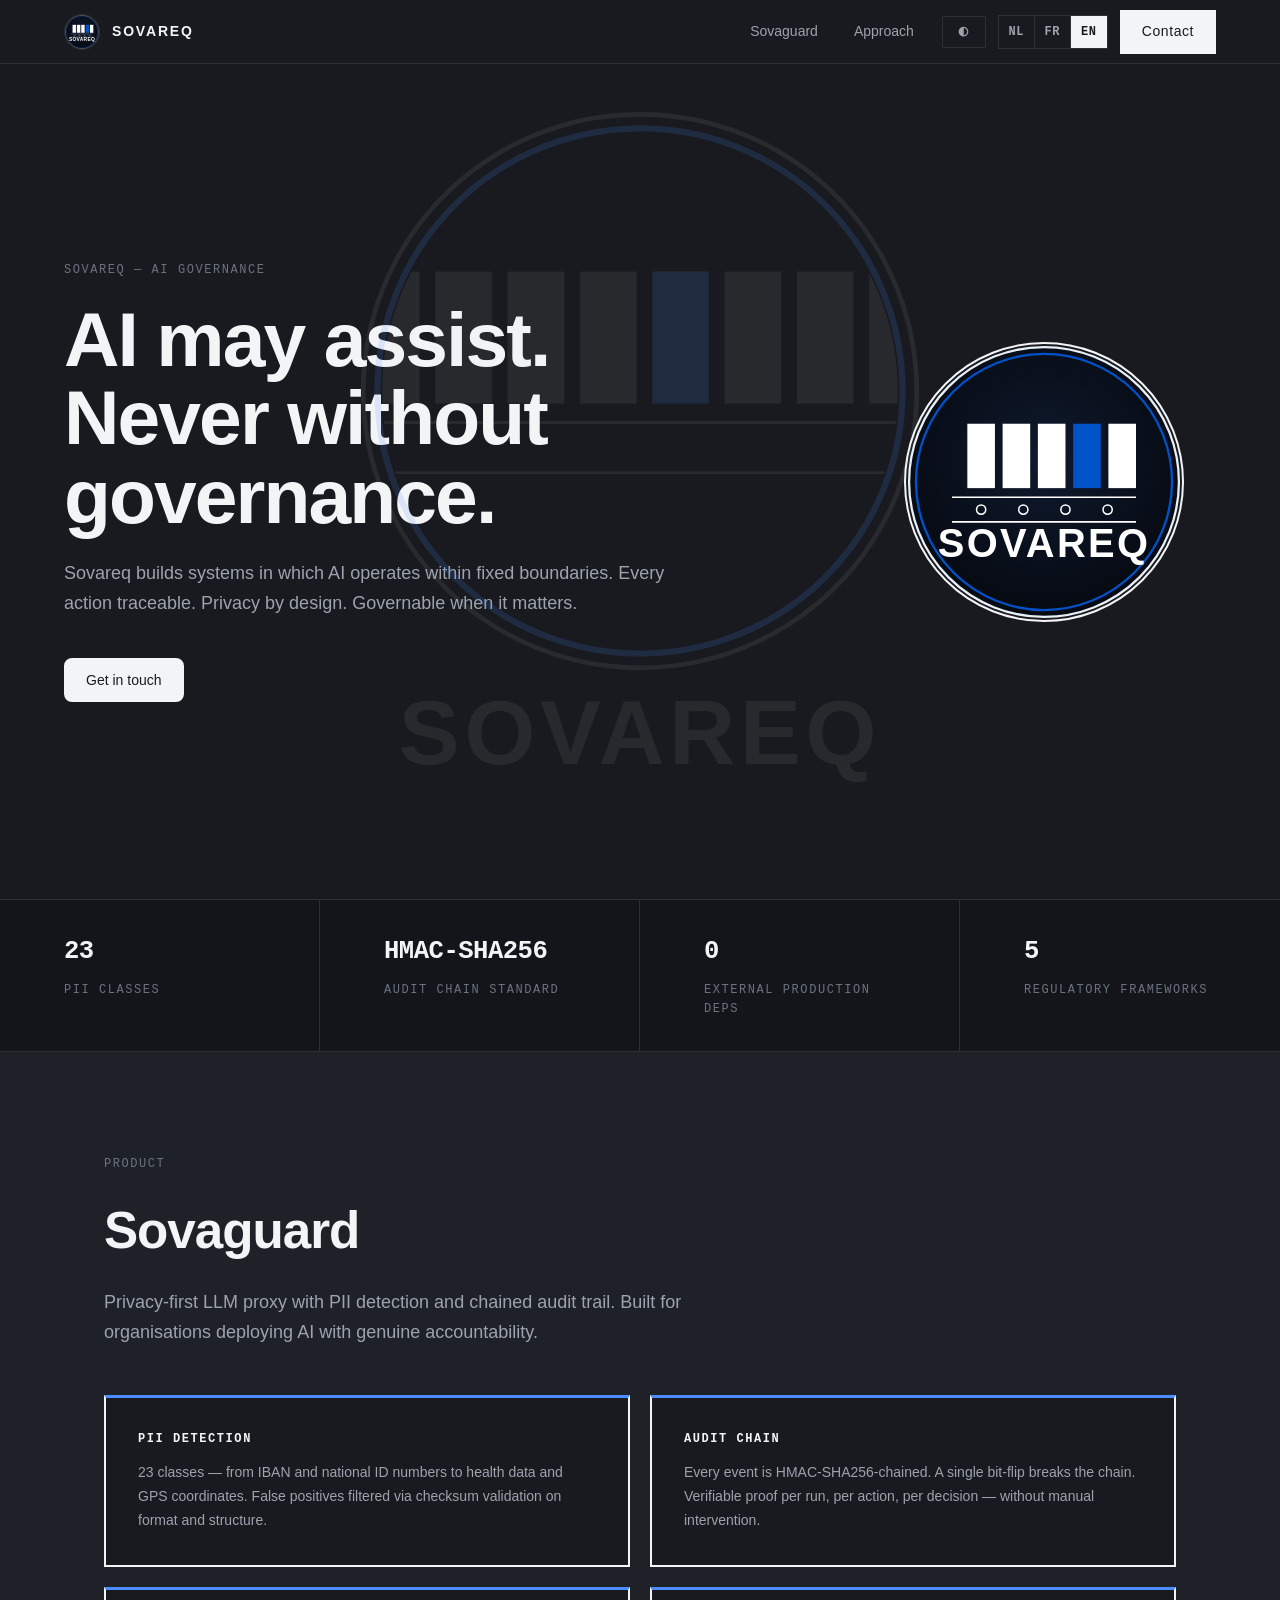
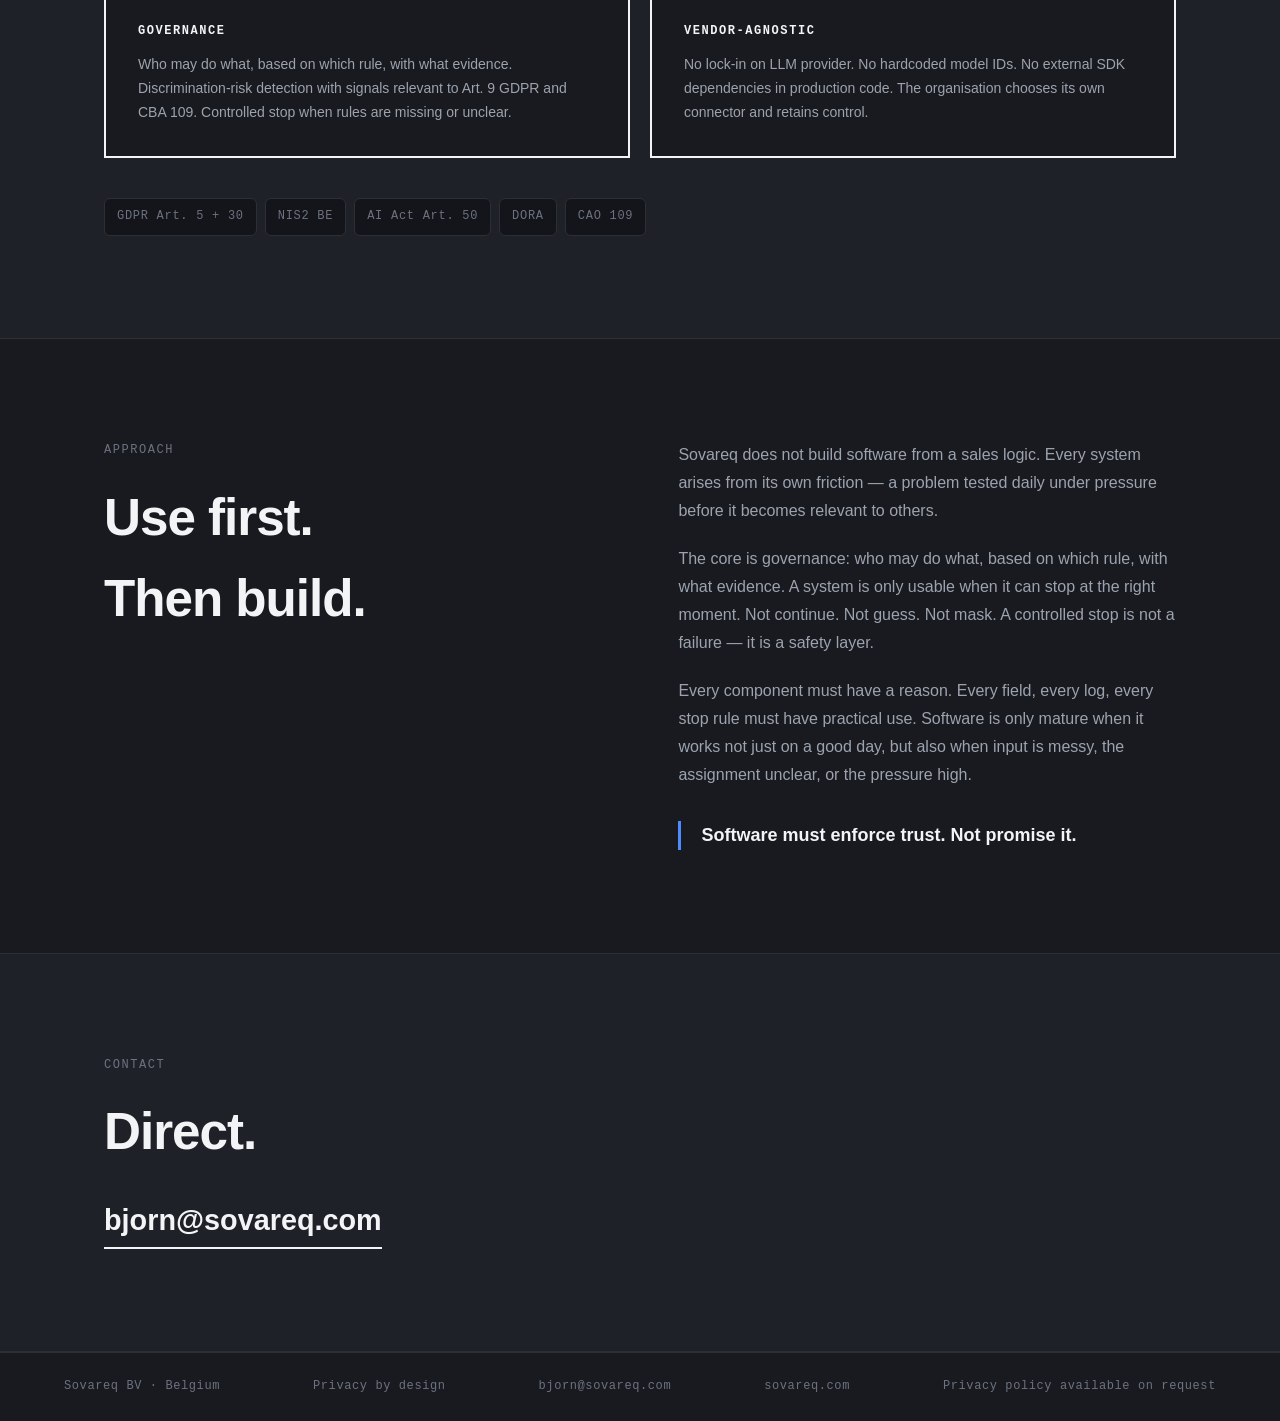
==== commit a0b99d1d: "add dark/light toggle + light-grey theme - Light theme via [data-theme="light"] on <html> (no media " ====
--- a/index.html
+++ b/index.html
@@ -51,6 +51,7 @@
       <nav class="main-nav" aria-label="Navigatie">
         <a href="#sovaguard" data-i18n="nav.product">Sovaguard</a>
         <a href="#aanpak" data-i18n="nav.approach">Aanpak</a>
+        <button class="theme-btn" id="theme-btn" aria-label="Thema wisselen">◐</button>
         <div class="lang-toggle" role="group" aria-label="Taal / Langue / Language">
           <button class="lang-btn" data-lang="nl" aria-pressed="true">NL</button>
           <button class="lang-btn" data-lang="fr" aria-pressed="false">FR</button>
@@ -329,6 +330,26 @@
       var init = saved || (['nl','fr','en'].indexOf(browser) > -1 ? browser : 'nl');
       applyLang(init);
 
+      /* Theme toggle */
+      (function() {
+        var btn = document.getElementById('theme-btn');
+        var html = document.documentElement;
+        var saved = null;
+        try { saved = localStorage.getItem('sq-theme'); } catch(e) {}
+        if (saved === 'light') html.setAttribute('data-theme', 'light');
+
+        if (btn) btn.addEventListener('click', function() {
+          var isLight = html.getAttribute('data-theme') === 'light';
+          if (isLight) {
+            html.removeAttribute('data-theme');
+            try { localStorage.setItem('sq-theme', 'dark'); } catch(e) {}
+          } else {
+            html.setAttribute('data-theme', 'light');
+            try { localStorage.setItem('sq-theme', 'light'); } catch(e) {}
+          }
+        });
+      })();
+
       /* Belt animation — 10s period, 230px tile */
       (function() {
         if (matchMedia('(prefers-reduced-motion: reduce)').matches) return;
--- a/styles.css
+++ b/styles.css
@@ -4,7 +4,7 @@
    Website-specifieke tokens aangevuld onderaan tokens-sectie
    ============================================================ */
 
-/* ── 1. Design tokens (dark default — light via media override) ── */
+/* ── 1. Design tokens (dark default — light via data-theme="light") ── */
 :root {
   /* Kleur — dark (altijd donker) */
   --color-ink:            #f3f4f6;
@@ -66,23 +66,20 @@
   --label-tracking:   0.13em;
 }
 
-/* ── 2. Light mode override (opt-in voor systemen die light prefereren) */
-@media (prefers-color-scheme: light) {
-  :root {
-    --color-ink:            #14181f;
-    --color-ink-muted:      #363e4c;
-    --color-ink-subtle:     #6b7280;
-    --color-surface:        #ffffff;
-    --color-surface-muted:  #f5f5f7;
-    --color-surface-sunken: #eceff3;
-    --color-surface-subtle: #f8f9fb;
-    --color-border:         #e5e7eb;
-    --color-border-strong:  #d1d5db;
-    --color-accent:         #0052c8;
-    --color-accent-hover:   #003f99;
-    --color-accent-soft:    #1a5cff;
-    --color-focus:          #0052c8;
-  }
+/* ── Light theme (via data-theme="light" op <html>) ─────── */
+[data-theme="light"] {
+  --color-ink:            #14181f;
+  --color-ink-muted:      #363e4c;
+  --color-ink-subtle:     #6b7280;
+  --color-surface:        #ededef;
+  --color-surface-muted:  #e4e5e8;
+  --color-surface-sunken: #d8d9dc;
+  --color-surface-subtle: #e8e9ec;
+  --color-border:         #c8cacf;
+  --color-border-strong:  #9ea2ab;
+  --color-accent:         #0052c8;
+  --color-accent-hover:   #003f99;
+  --color-focus:          #0052c8;
 }
 
 /* ── 3. Reset ──────────────────────────────────────────────── */
@@ -557,6 +554,28 @@
   background: var(--color-ink);
 }
 
+.theme-btn {
+  min-height: 32px;
+  min-width: 44px;
+  padding: 0 var(--space-3);
+  background: none;
+  border: var(--border-thin);
+  border-radius: 0;
+  font-family: var(--font-mono);
+  font-size: var(--text-xs);
+  font-weight: 600;
+  letter-spacing: 0.06em;
+  color: var(--color-ink-muted);
+  cursor: pointer;
+  margin-left: var(--space-2);
+  transition: color 0.12s, background 0.12s;
+}
+
+.theme-btn:hover {
+  color: var(--color-ink);
+  background: var(--color-surface-subtle);
+}
+
 /* ── 13. Responsive ────────────────────────────────────────── */
 @media (max-width: 900px) {
   .metrics-strip {
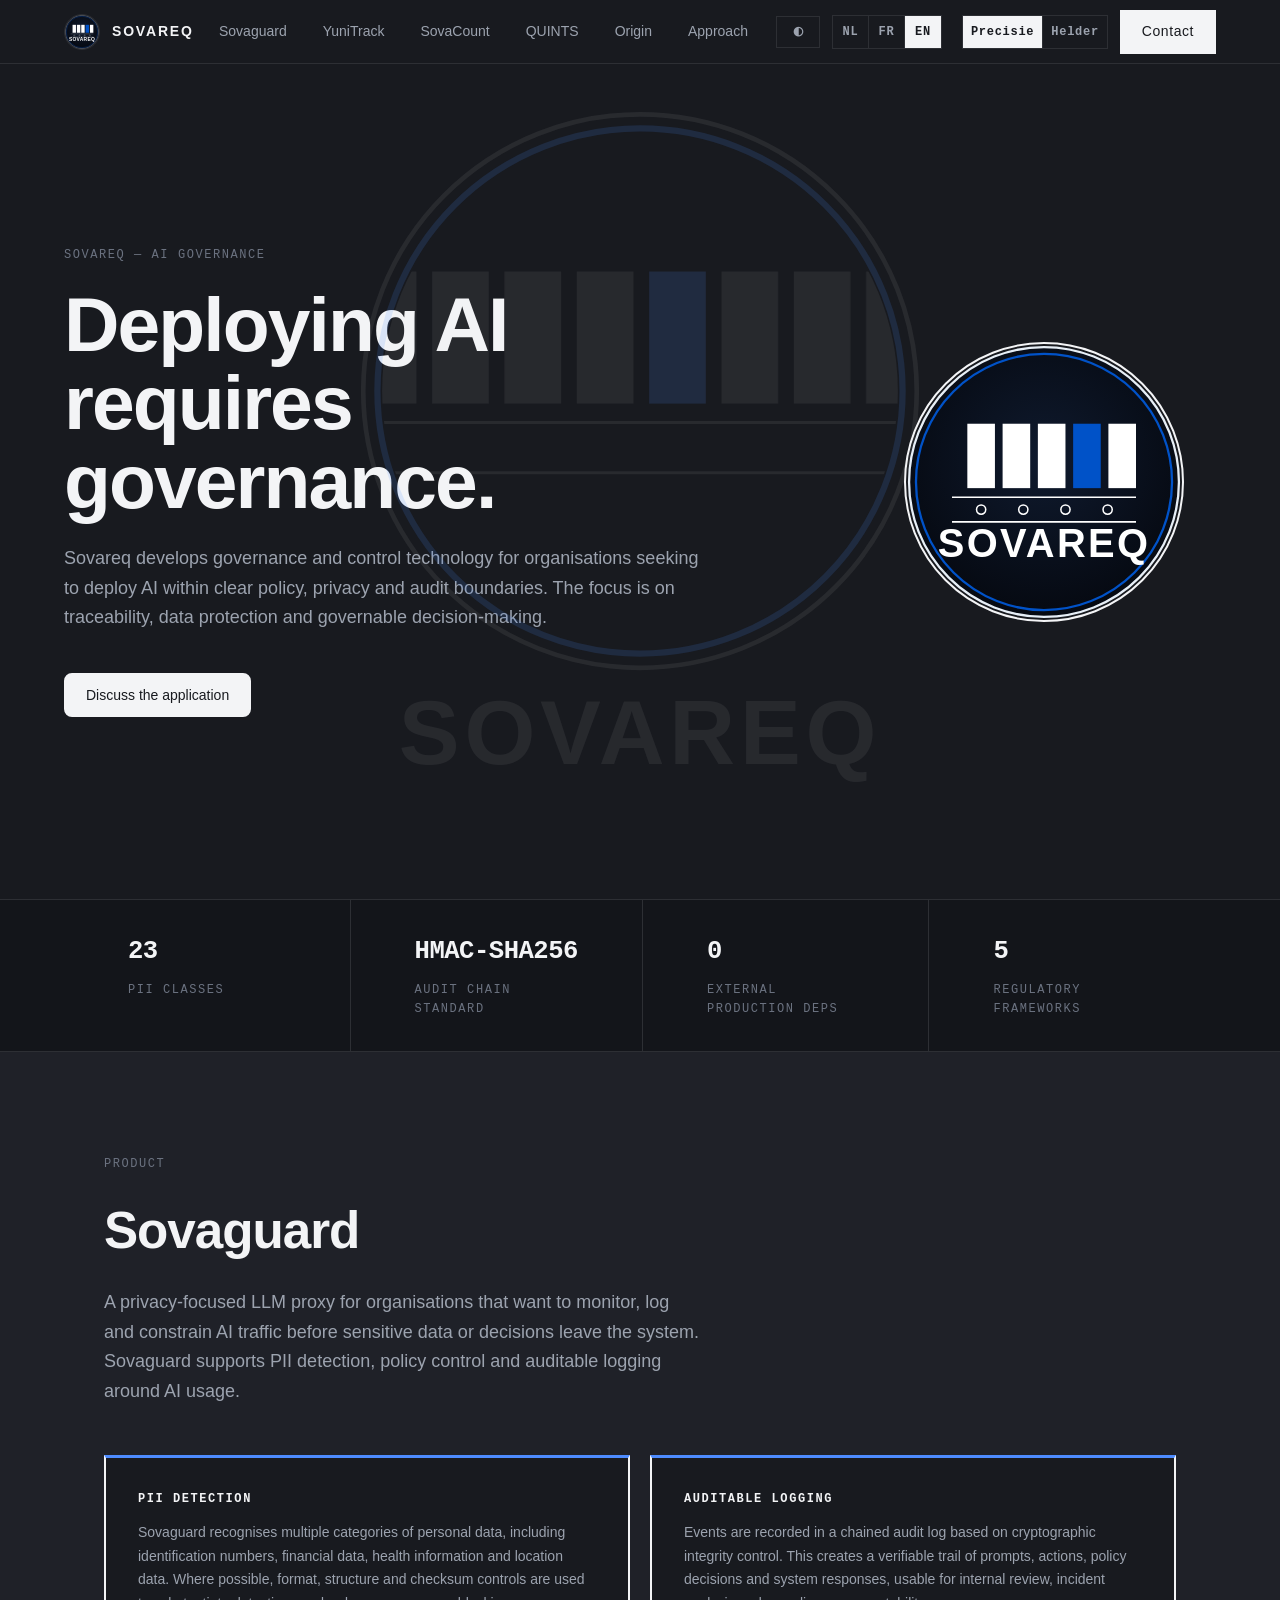
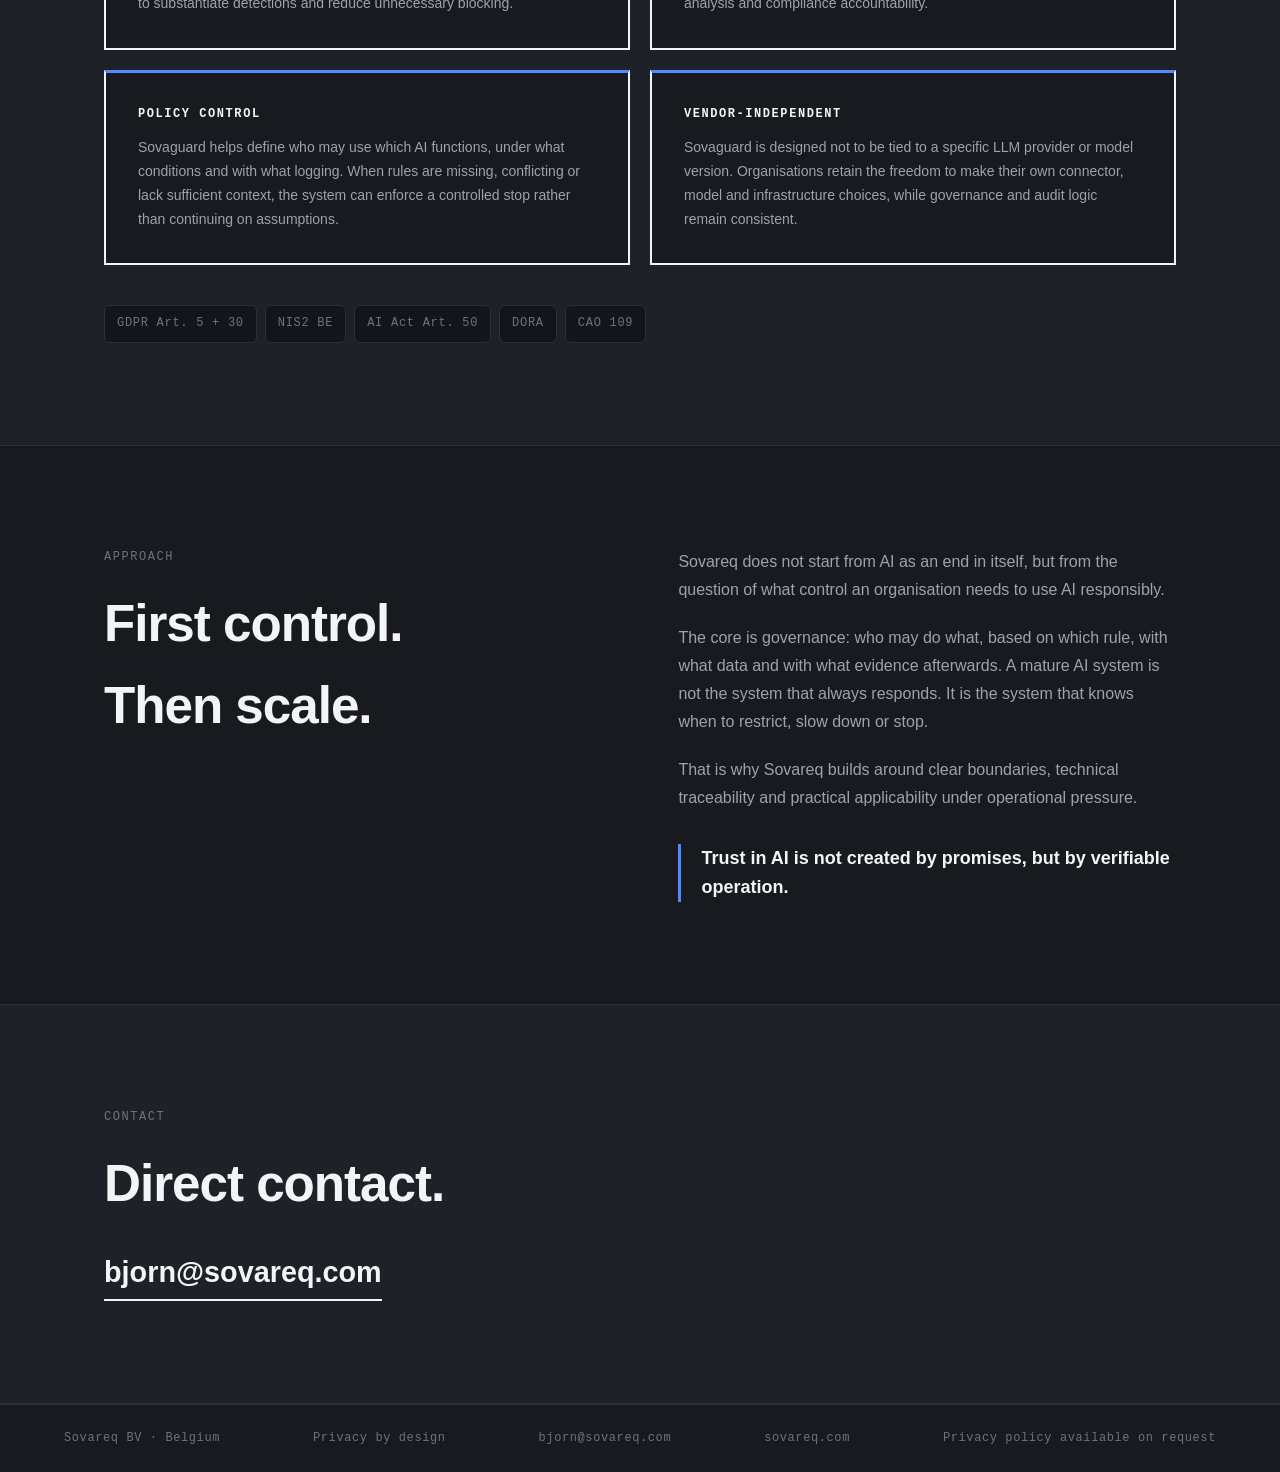
==== commit 06116773: "restore working site + add SovaCount/QUINTS/Origin pages - Restore index.html, sovaguard.html, yunit" ====
--- a/index.html
+++ b/index.html
@@ -10,6 +10,18 @@
     <link rel="stylesheet" href="styles.css">
   </head>
   <body>
+
+    <div class="portrait-gate" role="alertdialog" aria-label="Oriëntatie vereist">
+      <span class="portrait-gate-label">Sovareq — Oriëntatieverificatie</span>
+      <svg class="portrait-gate-icon" viewBox="0 0 48 48" fill="none" xmlns="http://www.w3.org/2000/svg" aria-hidden="true">
+        <rect x="12" y="4" width="24" height="40" rx="4" stroke="currentColor" stroke-width="2.5"/>
+        <circle cx="24" cy="38" r="2" fill="currentColor"/>
+        <line x1="16" y1="9" x2="32" y2="9" stroke="currentColor" stroke-width="2" stroke-linecap="round"/>
+      </svg>
+      <h2>Oriëntatie vereist</h2>
+      <p>Draai uw apparaat naar landschapsmodus om door te gaan.</p>
+      <span class="portrait-gate-rule">Beleid: Schermoriëntatie — Artikel 1</span>
+    </div>
 
     <div class="site-overlay" aria-hidden="true">
       <svg class="overlay-svg" xmlns="http://www.w3.org/2000/svg" viewBox="0 0 360 435">
@@ -48,14 +60,23 @@
         <img class="brand-mark" src="assets/sovareq-logo.svg" alt="" width="36" height="36">
         <span class="brand-name">Sovareq</span>
       </a>
-      <nav class="main-nav" aria-label="Navigatie">
-        <a href="#sovaguard" data-i18n="nav.product">Sovaguard</a>
+      <button class="nav-toggle" id="nav-toggle" aria-label="Menu openen" aria-expanded="false">☰</button>
+      <nav class="main-nav" id="main-nav" aria-label="Navigatie">
+        <a href="sovaguard.html" data-i18n="nav.product">Sovaguard</a>
+        <a href="yunitrack.html" data-i18n="nav.yunitrack">YuniTrack</a>
+        <a href="sovacount.html" data-i18n="nav.sovacount">SovaCount</a>
+        <a href="quints.html" data-i18n="nav.quints">QUINTS</a>
+        <a href="origin.html" data-i18n="nav.origin">Origin</a>
         <a href="#aanpak" data-i18n="nav.approach">Aanpak</a>
         <button class="theme-btn" id="theme-btn" aria-label="Thema wisselen">◐</button>
         <div class="lang-toggle" role="group" aria-label="Taal / Langue / Language">
           <button class="lang-btn" data-lang="nl" aria-pressed="true">NL</button>
           <button class="lang-btn" data-lang="fr" aria-pressed="false">FR</button>
           <button class="lang-btn" data-lang="en" aria-pressed="false">EN</button>
+        </div>
+        <div class="tone-toggle" role="group" aria-label="Toonlaag">
+          <button class="tone-btn active" data-tone="precision" aria-pressed="true">Precisie</button>
+          <button class="tone-btn" data-tone="clear" aria-pressed="false">Helder</button>
         </div>
         <a href="#contact" class="nav-cta" data-i18n="nav.contact">Contact</a>
       </nav>
@@ -199,100 +220,112 @@
       var T = {
         nl: {
           'nav.product':      'Sovaguard',
+          'nav.yunitrack':    'YuniTrack',
+          'nav.sovacount':    'SovaCount',
+          'nav.quints':       'QUINTS',
+          'nav.origin':       'Origin',
           'nav.approach':     'Aanpak',
           'nav.contact':      'Contact',
           'hero.label':       'Sovareq — AI Governance',
-          'hero.h1':          'AI mag helpen.<br>Nooit zonder bestuur.',
-          'hero.sub':         'Sovareq bouwt systemen waarin AI werkt binnen vaste grenzen. Elke actie herleidbaar. Privacy by design. Bestuurbaar wanneer het er toe doet.',
-          'hero.cta':         'Neem contact op',
+          'hero.h1':          'AI toepassen vraagt bestuur.',
+          'hero.sub':         'Sovareq ontwikkelt governance- en controletechnologie voor organisaties die AI willen inzetten binnen duidelijke beleids-, privacy- en auditgrenzen. De focus ligt op herleidbaarheid, gegevensbescherming en bestuurbare besluitvorming.',
+          'hero.cta':         'Bespreek de toepassing',
           'metrics.pii':      'PII-klassen',
           'metrics.audit':    'Audit-keten standaard',
           'metrics.deps':     'Externe productie-deps',
           'metrics.frameworks':'Regelgevingskaders',
           'product.label':    'Product',
-          'product.sub':      'Privacy-first LLM-proxy met PII-detectie en geketende audit-trail. Gebouwd voor organisaties die AI inzetten met echte verantwoordelijkheid.',
+          'product.sub':      'Een privacygerichte LLM-proxy voor organisaties die AI-verkeer willen controleren, loggen en begrenzen voordat gevoelige gegevens of beslissingen het systeem verlaten. Sovaguard ondersteunt PII-detectie, beleidscontrole en auditbare logging rond AI-gebruik.',
           'feat.pii.label':   'PII-detectie',
-          'feat.pii.text':    '23 klassen — van IBAN en rijksregisternummer tot gezondheidsgegevens en GPS-coördinaten. Valse positieven worden gefilterd via checksum-validatie op formaat en structuur.',
-          'feat.audit.label': 'Audit-keten',
-          'feat.audit.text':  'Elke gebeurtenis is HMAC-SHA256-geketend. Eén bit-flip breekt de keten. Controleerbaar bewijs per run, per actie, per beslissing — zonder handmatige tussenkomst.',
-          'feat.gov.label':   'Governance',
-          'feat.gov.text':    'Wie mag wat doen, op basis van welke regel, met welk bewijs. Discriminatie-risico-detectie met signalen relevant voor Art. 9 GDPR en CAO 109. Gecontroleerde stop wanneer regels ontbreken of onduidelijk zijn.',
-          'feat.vendor.label':'Vendor-agnostisch',
-          'feat.vendor.text': 'Geen lock-in op LLM-provider. Geen hardcoded model-IDs. Geen externe SDK-afhankelijkheden in productie-code. De organisatie kiest zelf de connector en behoudt de controle.',
+          'feat.pii.text':    'Sovaguard herkent meerdere categorieën persoonsgegevens, waaronder identificatienummers, financiële gegevens, gezondheidsinformatie en locatiegegevens. Waar mogelijk worden formaat-, structuur- en checksumcontroles gebruikt om detecties te onderbouwen en onnodige blokkering te beperken.',
+          'feat.audit.label': 'Auditbare logging',
+          'feat.audit.text':  'Gebeurtenissen worden vastgelegd in een geketende auditlog op basis van cryptografische integriteitscontrole. Zo ontstaat een controleerbaar spoor van prompts, acties, beleidsbeslissingen en systeemreacties, bruikbaar voor interne review, incidentanalyse en compliance-verantwoording.',
+          'feat.gov.label':   'Beleidscontrole',
+          'feat.gov.text':    'Sovaguard helpt vastleggen wie welke AI-functies mag gebruiken, onder welke voorwaarden en met welke logging. Wanneer regels ontbreken, conflicteren of onvoldoende context bieden, kan het systeem een gecontroleerde stop afdwingen in plaats van door te gaan op aannames.',
+          'feat.vendor.label':'Leveranciersonafhankelijk',
+          'feat.vendor.text': 'Sovaguard is ontworpen om niet vast te zitten aan een specifieke LLM-provider of modelversie. Organisaties behouden ruimte om hun eigen connectoren, modellen en infrastructuurkeuzes te maken, terwijl governance en auditlogica consistent blijven.',
           'approach.label':   'Aanpak',
-          'approach.h2':      'Eerst gebruiken.<br>Dan bouwen.',
-          'approach.p1':      'Sovareq bouwt geen software vanuit verkooplogica. Elk systeem ontstaat uit eigen frictie — een probleem dat dagelijks onder druk wordt getest voordat het relevant is voor anderen.',
-          'approach.p2':      'De kern is governance: wie mag wat doen, op basis van welke regel, met welk bewijs. Een systeem is pas bruikbaar wanneer het op het juiste moment kan stoppen. Niet doorgaan. Niet raden. Niet maskeren. Een gecontroleerde stop is geen falen — het is een veiligheidslaag.',
-          'approach.p3':      'Elk onderdeel moet een reden hebben. Elk veld, elke log, elke stopregel moet in de praktijk nut hebben. Software is pas volwassen wanneer ze niet alleen werkt op een mooie dag, maar ook wanneer de input rommelig is, de opdracht onduidelijk is of de druk hoog wordt.',
-          'approach.quote':   'Software moet vertrouwen afdwingen. Niet beloven.',
+          'approach.h2':      'Eerst beheersen.<br>Dan opschalen.',
+          'approach.p1':      'Sovareq vertrekt niet vanuit AI als doel op zich, maar vanuit de vraag welke controle een organisatie nodig heeft om AI verantwoord te kunnen gebruiken.',
+          'approach.p2':      'De kern is governance: wie mag wat doen, op basis van welke regel, met welke data en met welk bewijs achteraf. Een volwassen AI-systeem is niet het systeem dat altijd antwoordt. Het is het systeem dat weet wanneer het moet beperken, vertragen of stoppen.',
+          'approach.p3':      'Daarom bouwt Sovareq rond duidelijke grenzen, technische herleidbaarheid en praktische toepasbaarheid onder operationele druk.',
+          'approach.quote':   'Vertrouwen in AI ontstaat niet door beloftes, maar door controleerbare werking.',
           'contact.label':    'Contact',
-          'contact.h2':       'Rechtstreeks.',
+          'contact.h2':       'Rechtstreeks contact.',
           'footer.company':   'Sovareq BV · België',
           'footer.privacy':   'Privacybeleid beschikbaar op aanvraag',
         },
         fr: {
           'nav.product':      'Sovaguard',
+          'nav.yunitrack':    'YuniTrack',
+          'nav.sovacount':    'SovaCount',
+          'nav.quints':       'QUINTS',
+          'nav.origin':       'Origin',
           'nav.approach':     'Approche',
           'nav.contact':      'Contact',
           'hero.label':       'Sovareq — Gouvernance IA',
-          'hero.h1':          "L’IA peut aider.<br>Jamais sans gouvernance.",
-          'hero.sub':         "Sovareq construit des systèmes où l’IA opère dans des limites fixes. Chaque action traçable. Privacy by design. Gouvernable quand ça compte.",
-          'hero.cta':         'Nous contacter',
+          'hero.h1':          "Déployer l'IA exige une gouvernance.",
+          'hero.sub':         "Sovareq développe des technologies de gouvernance et de contrôle pour les organisations souhaitant déployer l'IA dans des limites claires de politique, de confidentialité et d'audit. L'accent est mis sur la traçabilité, la protection des données et la prise de décision pilotable.",
+          'hero.cta':         "Discuter de l'application",
           'metrics.pii':      'Classes PII',
-          'metrics.audit':    "Standard chaîne d’audit",
+          'metrics.audit':    "Standard chaîne d'audit",
           'metrics.deps':     'Dépend. production externes',
           'metrics.frameworks':'Cadres réglementaires',
           'product.label':    'Produit',
-          'product.sub':      "Proxy LLM privacy-first avec détection PII et piste d’audit chaînée. Conçu pour les organisations déployant l’IA avec une responsabilité réelle.",
+          'product.sub':      "Un proxy LLM axé sur la confidentialité pour les organisations qui souhaitent contrôler, journaliser et délimiter le trafic IA avant que des données sensibles ou des décisions ne quittent le système. Sovaguard prend en charge la détection PII, le contrôle des politiques et la journalisation auditée autour de l'usage de l'IA.",
           'feat.pii.label':   'Détection PII',
-          'feat.pii.text':    "23 classes — de l’IBAN et du numéro national aux données de santé et coordonnées GPS. Les faux positifs sont filtrés par validation de somme de contrôle sur le format et la structure.",
-          'feat.audit.label': "Chaîne d’audit",
-          'feat.audit.text':  "Chaque événement est chaîné HMAC-SHA256. Un seul bit-flip brise la chaîne. Preuve vérifiable par run, par action, par décision — sans intervention manuelle.",
-          'feat.gov.label':   'Gouvernance',
-          'feat.gov.text':    "Qui peut faire quoi, selon quelle règle, avec quelle preuve. Détection de risque de discrimination avec des signaux pertinents pour l’Art. 9 RGPD et CCT 109. Arrêt contrôlé quand les règles manquent ou sont floues.",
-          'feat.vendor.label':'Agnostique',
-          'feat.vendor.text': "Aucun lock-in sur le fournisseur LLM. Aucun ID de modèle codé en dur. Aucune dépendance SDK externe dans le code de production. L’organisation choisit son propre connecteur et conserve le contrôle.",
+          'feat.pii.text':    "Sovaguard reconnaît plusieurs catégories de données personnelles, dont les numéros d'identification, les données financières, les informations de santé et les données de localisation. Des contrôles de format, de structure et de somme de contrôle sont utilisés dans la mesure du possible pour étayer les détections et limiter les blocages inutiles.",
+          'feat.audit.label': 'Journalisation auditée',
+          'feat.audit.text':  "Les événements sont consignés dans un journal d'audit chaîné basé sur un contrôle cryptographique d'intégrité. Il en résulte une piste vérifiable de prompts, d'actions, de décisions de politique et de réponses système, utilisable pour la revue interne, l'analyse d'incidents et la justification de conformité.",
+          'feat.gov.label':   'Contrôle des politiques',
+          'feat.gov.text':    "Sovaguard aide à définir qui peut utiliser quelles fonctions IA, dans quelles conditions et avec quelle journalisation. Lorsque les règles sont absentes, contradictoires ou manquent de contexte, le système peut imposer un arrêt contrôlé plutôt que de continuer sur des hypothèses.",
+          'feat.vendor.label':'Indépendant du fournisseur',
+          'feat.vendor.text': "Sovaguard est conçu pour ne pas être lié à un fournisseur LLM ou une version de modèle spécifique. Les organisations conservent la liberté de faire leurs propres choix de connecteurs, de modèles et d'infrastructure, tandis que la gouvernance et la logique d'audit restent cohérentes.",
           'approach.label':   'Approche',
-          'approach.h2':      "Utiliser d’abord.<br>Ensuite construire.",
-          'approach.p1':      "Sovareq ne construit pas de logiciels selon une logique commerciale. Chaque système naît de sa propre friction — un problème testé quotidiennement sous pression avant d’être pertinent pour d’autres.",
-          'approach.p2':      "Le cœur est la gouvernance : qui peut faire quoi, selon quelle règle, avec quelle preuve. Un système n’est utilisable que lorsqu’il peut s’arrêter au bon moment. Ne pas continuer. Ne pas deviner. Ne pas masquer. Un arrêt contrôlé n’est pas un échec — c’est une couche de sécurité.",
-          'approach.p3':      "Chaque composant doit avoir une raison d’être. Chaque champ, chaque log, chaque règle d’arrêt doit avoir une utilité pratique. Un logiciel n’est mature que lorsqu’il fonctionne non seulement par beau temps, mais aussi lorsque les données sont désordonnées, la mission floue ou la pression élevée.",
-          'approach.quote':   'Le logiciel doit imposer la confiance. Pas la promettre.',
+          'approach.h2':      "D'abord maîteriser.<br>Ensuite déployer.",
+          'approach.p1':      "Sovareq ne part pas de l'IA comme d'une fin en soi, mais de la question de quel contrôle une organisation a besoin pour pouvoir utiliser l'IA de manière responsable.",
+          'approach.p2':      "Le cœur est la gouvernance : qui peut faire quoi, selon quelle règle, avec quelles données et avec quelle preuve a posteriori. Un système IA mature n'est pas le système qui répond toujours. C'est le système qui sait quand il doit limiter, ralentir ou s'arrêter.",
+          'approach.p3':      "C'est pourquoi Sovareq construit autour de limites claires, de traçabilité technique et d'applicabilité pratique sous pression opérationnelle.",
+          'approach.quote':   "La confiance dans l'IA ne naît pas des promesses, mais d'un fonctionnement contrôlable.",
           'contact.label':    'Contact',
-          'contact.h2':       'Direct.',
+          'contact.h2':       'Contact direct.',
           'footer.company':   'Sovareq BV · Belgique',
           'footer.privacy':   'Politique de confidentialité disponible sur demande',
         },
-        en: {
+                en: {
           'nav.product':      'Sovaguard',
+          'nav.yunitrack':    'YuniTrack',
+          'nav.sovacount':    'SovaCount',
+          'nav.quints':       'QUINTS',
+          'nav.origin':       'Origin',
           'nav.approach':     'Approach',
           'nav.contact':      'Contact',
           'hero.label':       'Sovareq — AI Governance',
-          'hero.h1':          'AI may assist.<br>Never without governance.',
-          'hero.sub':         'Sovareq builds systems in which AI operates within fixed boundaries. Every action traceable. Privacy by design. Governable when it matters.',
-          'hero.cta':         'Get in touch',
+          'hero.h1':          'Deploying AI requires governance.',
+          'hero.sub':         'Sovareq develops governance and control technology for organisations seeking to deploy AI within clear policy, privacy and audit boundaries. The focus is on traceability, data protection and governable decision-making.',
+          'hero.cta':         'Discuss the application',
           'metrics.pii':      'PII classes',
           'metrics.audit':    'Audit chain standard',
           'metrics.deps':     'External production deps',
           'metrics.frameworks':'Regulatory frameworks',
           'product.label':    'Product',
-          'product.sub':      'Privacy-first LLM proxy with PII detection and chained audit trail. Built for organisations deploying AI with genuine accountability.',
+          'product.sub':      'A privacy-focused LLM proxy for organisations that want to monitor, log and constrain AI traffic before sensitive data or decisions leave the system. Sovaguard supports PII detection, policy control and auditable logging around AI usage.',
           'feat.pii.label':   'PII detection',
-          'feat.pii.text':    '23 classes — from IBAN and national ID numbers to health data and GPS coordinates. False positives filtered via checksum validation on format and structure.',
-          'feat.audit.label': 'Audit chain',
-          'feat.audit.text':  'Every event is HMAC-SHA256-chained. A single bit-flip breaks the chain. Verifiable proof per run, per action, per decision — without manual intervention.',
-          'feat.gov.label':   'Governance',
-          'feat.gov.text':    'Who may do what, based on which rule, with what evidence. Discrimination-risk detection with signals relevant to Art. 9 GDPR and CBA 109. Controlled stop when rules are missing or unclear.',
-          'feat.vendor.label':'Vendor-agnostic',
-          'feat.vendor.text': 'No lock-in on LLM provider. No hardcoded model IDs. No external SDK dependencies in production code. The organisation chooses its own connector and retains control.',
+          'feat.pii.text':    'Sovaguard recognises multiple categories of personal data, including identification numbers, financial data, health information and location data. Where possible, format, structure and checksum controls are used to substantiate detections and reduce unnecessary blocking.',
+          'feat.audit.label': 'Auditable logging',
+          'feat.audit.text':  'Events are recorded in a chained audit log based on cryptographic integrity control. This creates a verifiable trail of prompts, actions, policy decisions and system responses, usable for internal review, incident analysis and compliance accountability.',
+          'feat.gov.label':   'Policy control',
+          'feat.gov.text':    'Sovaguard helps define who may use which AI functions, under what conditions and with what logging. When rules are missing, conflicting or lack sufficient context, the system can enforce a controlled stop rather than continuing on assumptions.',
+          'feat.vendor.label':'Vendor-independent',
+          'feat.vendor.text': 'Sovaguard is designed not to be tied to a specific LLM provider or model version. Organisations retain the freedom to make their own connector, model and infrastructure choices, while governance and audit logic remain consistent.',
           'approach.label':   'Approach',
-          'approach.h2':      'Use first.<br>Then build.',
-          'approach.p1':      'Sovareq does not build software from a sales logic. Every system arises from its own friction — a problem tested daily under pressure before it becomes relevant to others.',
-          'approach.p2':      'The core is governance: who may do what, based on which rule, with what evidence. A system is only usable when it can stop at the right moment. Not continue. Not guess. Not mask. A controlled stop is not a failure — it is a safety layer.',
-          'approach.p3':      'Every component must have a reason. Every field, every log, every stop rule must have practical use. Software is only mature when it works not just on a good day, but also when input is messy, the assignment unclear, or the pressure high.',
-          'approach.quote':   'Software must enforce trust. Not promise it.',
+          'approach.h2':      'First control.<br>Then scale.',
+          'approach.p1':      'Sovareq does not start from AI as an end in itself, but from the question of what control an organisation needs to use AI responsibly.',
+          'approach.p2':      'The core is governance: who may do what, based on which rule, with what data and with what evidence afterwards. A mature AI system is not the system that always responds. It is the system that knows when to restrict, slow down or stop.',
+          'approach.p3':      'That is why Sovareq builds around clear boundaries, technical traceability and practical applicability under operational pressure.',
+          'approach.quote':   'Trust in AI is not created by promises, but by verifiable operation.',
           'contact.label':    'Contact',
-          'contact.h2':       'Direct.',
+          'contact.h2':       'Direct contact.',
           'footer.company':   'Sovareq BV · Belgium',
           'footer.privacy':   'Privacy policy available on request',
         },
@@ -348,6 +381,40 @@
             try { localStorage.setItem('sq-theme', 'light'); } catch(e) {}
           }
         });
+      })();
+
+      /* Nav hamburger */
+      (function() {
+        var toggle = document.getElementById('nav-toggle');
+        var nav = document.getElementById('main-nav');
+        if (!toggle || !nav) return;
+        function close() { nav.classList.remove('open'); toggle.setAttribute('aria-expanded','false'); toggle.textContent='☰'; }
+        toggle.addEventListener('click', function() {
+          var open = nav.classList.toggle('open');
+          toggle.setAttribute('aria-expanded', open);
+          toggle.textContent = open ? '✕' : '☰';
+        });
+        document.addEventListener('keydown', function(e) { if (e.key==='Escape') close(); });
+        nav.querySelectorAll('a').forEach(function(a) { a.addEventListener('click', close); });
+      })();
+
+      /* Tone toggle */
+      (function() {
+        var savedTone = null;
+        try { savedTone = localStorage.getItem('sq-tone'); } catch(e) {}
+        var currentTone = savedTone || 'precision';
+        function applyToneUI(tone) {
+          document.querySelectorAll('.tone-btn').forEach(function(btn) {
+            var active = btn.dataset.tone === tone;
+            btn.classList.toggle('active', active);
+            btn.setAttribute('aria-pressed', active);
+          });
+          try { localStorage.setItem('sq-tone', tone); } catch(e) {}
+        }
+        document.querySelectorAll('.tone-btn').forEach(function(btn) {
+          btn.addEventListener('click', function() { applyToneUI(btn.dataset.tone); });
+        });
+        applyToneUI(currentTone);
       })();
 
       /* Belt animation — 10s period, 230px tile */
--- a/styles.css
+++ b/styles.css
@@ -332,6 +332,8 @@
   text-transform: uppercase;
   color: var(--color-ink);
   margin-bottom: var(--space-3);
+  overflow-wrap: break-word;
+  word-break: break-word;
 }
 
 .feature-card p {
@@ -451,6 +453,7 @@
   grid-template-columns: repeat(4, 1fr);
   background: var(--color-surface-sunken);
   border-bottom: var(--border-thin);
+  padding: 0 clamp(16px, 5vw, 72px);
 }
 
 .metric-item {
@@ -576,12 +579,54 @@
   background: var(--color-surface-subtle);
 }
 
+.tone-toggle {
+  display: inline-flex;
+  align-items: center;
+  border: var(--border-thin);
+  overflow: hidden;
+  margin: 0 var(--space-2);
+}
+
+.tone-btn {
+  min-height: 32px;
+  padding: 0 var(--space-2);
+  background: none;
+  border: none;
+  border-right: var(--border-thin);
+  border-radius: 0;
+  font-family: var(--font-mono);
+  font-size: var(--text-xs);
+  font-weight: 600;
+  letter-spacing: 0.06em;
+  color: var(--color-ink-muted);
+  cursor: pointer;
+  transition: color 0.12s, background 0.12s;
+}
+
+.tone-btn:last-child {
+  border-right: none;
+}
+
+.tone-btn:hover {
+  color: var(--color-ink);
+  background: var(--color-surface-subtle);
+}
+
+.tone-btn.active {
+  color: var(--color-surface);
+  background: var(--color-ink);
+}
+
 /* ── 13. Responsive ────────────────────────────────────────── */
 @media (max-width: 900px) {
   .metrics-strip {
     grid-template-columns: repeat(2, 1fr);
   }
 
+  .metric-item {
+    padding: var(--space-6) max(5vw, 20px);
+  }
+
   .metric-item:nth-child(2) {
     border-right: none;
   }
@@ -611,21 +656,146 @@
   }
 }
 
-@media (max-width: 640px) {
+/* ── Hamburger toggle ───────────────────────────────────── */
+.nav-toggle {
+  display: none;
+}
+
+@media (max-width: 900px) {
   .site-header {
-    height: auto;
+    height: var(--header-h);
+    flex-direction: row;
+    align-items: center;
+    padding: 0 var(--section-pad-h);
+    position: relative;
+  }
+
+  .nav-toggle {
+    display: inline-flex;
+    align-items: center;
+    justify-content: center;
+    min-height: 44px;
+    min-width: 44px;
+    background: none;
+    border: none;
+    color: var(--color-ink);
+    font-size: 1.3rem;
+    cursor: pointer;
+    margin-left: auto;
+  }
+
+  .main-nav {
+    display: none;
+    position: absolute;
+    top: var(--header-h);
+    left: 0;
+    right: 0;
     flex-direction: column;
-    align-items: flex-start;
-    gap: var(--space-3);
-    padding: var(--space-4) var(--section-pad-h);
-  }
-
-  .main-nav {
-    width: 100%;
-    justify-content: space-between;
+    align-items: stretch;
+    background: var(--color-surface);
+    border-bottom: var(--border-strong);
+    padding: var(--space-2) var(--section-pad-h) var(--space-4);
+    gap: var(--space-1);
+    z-index: 200;
+    box-shadow: 0 8px 24px rgba(0,0,0,.18);
+  }
+
+  .main-nav.open {
+    display: flex;
+  }
+
+  .main-nav a {
+    padding: var(--space-3) var(--space-2);
+    border-bottom: var(--border-thin);
+    min-width: 0;
+    justify-content: flex-start;
+  }
+
+  .main-nav .nav-cta {
+    margin-top: var(--space-2);
+    border-bottom: none;
+    text-align: center;
+    justify-content: center;
+  }
+
+  .lang-toggle,
+  .tone-toggle {
+    margin: var(--space-2) 0 0;
+    align-self: flex-start;
+  }
+
+  .theme-btn {
+    margin-left: 0;
+    align-self: flex-start;
   }
 
   .btn-primary {
     width: 100%;
   }
 }
+
+/* ── Portrait gate ─────────────────────────────────────────── */
+.portrait-gate {
+  display: none;
+  position: fixed;
+  inset: 0;
+  height: 100dvh;
+  z-index: 9999;
+  background: var(--color-surface);
+  flex-direction: column;
+  align-items: center;
+  justify-content: center;
+  text-align: center;
+  padding: var(--space-8);
+  gap: var(--space-5);
+}
+
+@media (orientation: portrait) and (max-width: 768px) {
+  .portrait-gate { display: flex; }
+}
+
+.portrait-gate-label {
+  font-family: var(--font-mono);
+  font-size: var(--text-xs);
+  letter-spacing: var(--label-tracking);
+  text-transform: uppercase;
+  color: var(--color-ink-muted);
+}
+
+.portrait-gate-icon {
+  display: block;
+  width: 48px;
+  height: 48px;
+  animation: pg-rotate 2.4s ease-in-out infinite;
+}
+
+@keyframes pg-rotate {
+  0%   { transform: rotate(0deg); }
+  40%  { transform: rotate(0deg); }
+  70%  { transform: rotate(90deg); }
+  100% { transform: rotate(90deg); }
+}
+
+.portrait-gate h2 {
+  font-size: clamp(1.3rem, 6vw, 1.8rem);
+  font-weight: 700;
+  letter-spacing: -.02em;
+  margin: 0;
+}
+
+.portrait-gate p {
+  font-size: var(--text-sm);
+  color: var(--color-ink-muted);
+  max-width: 260px;
+  line-height: 1.65;
+  margin: 0;
+}
+
+.portrait-gate-rule {
+  font-family: var(--font-mono);
+  font-size: .68rem;
+  color: var(--color-accent);
+  letter-spacing: .1em;
+  opacity: .65;
+  margin-top: var(--space-2);
+}
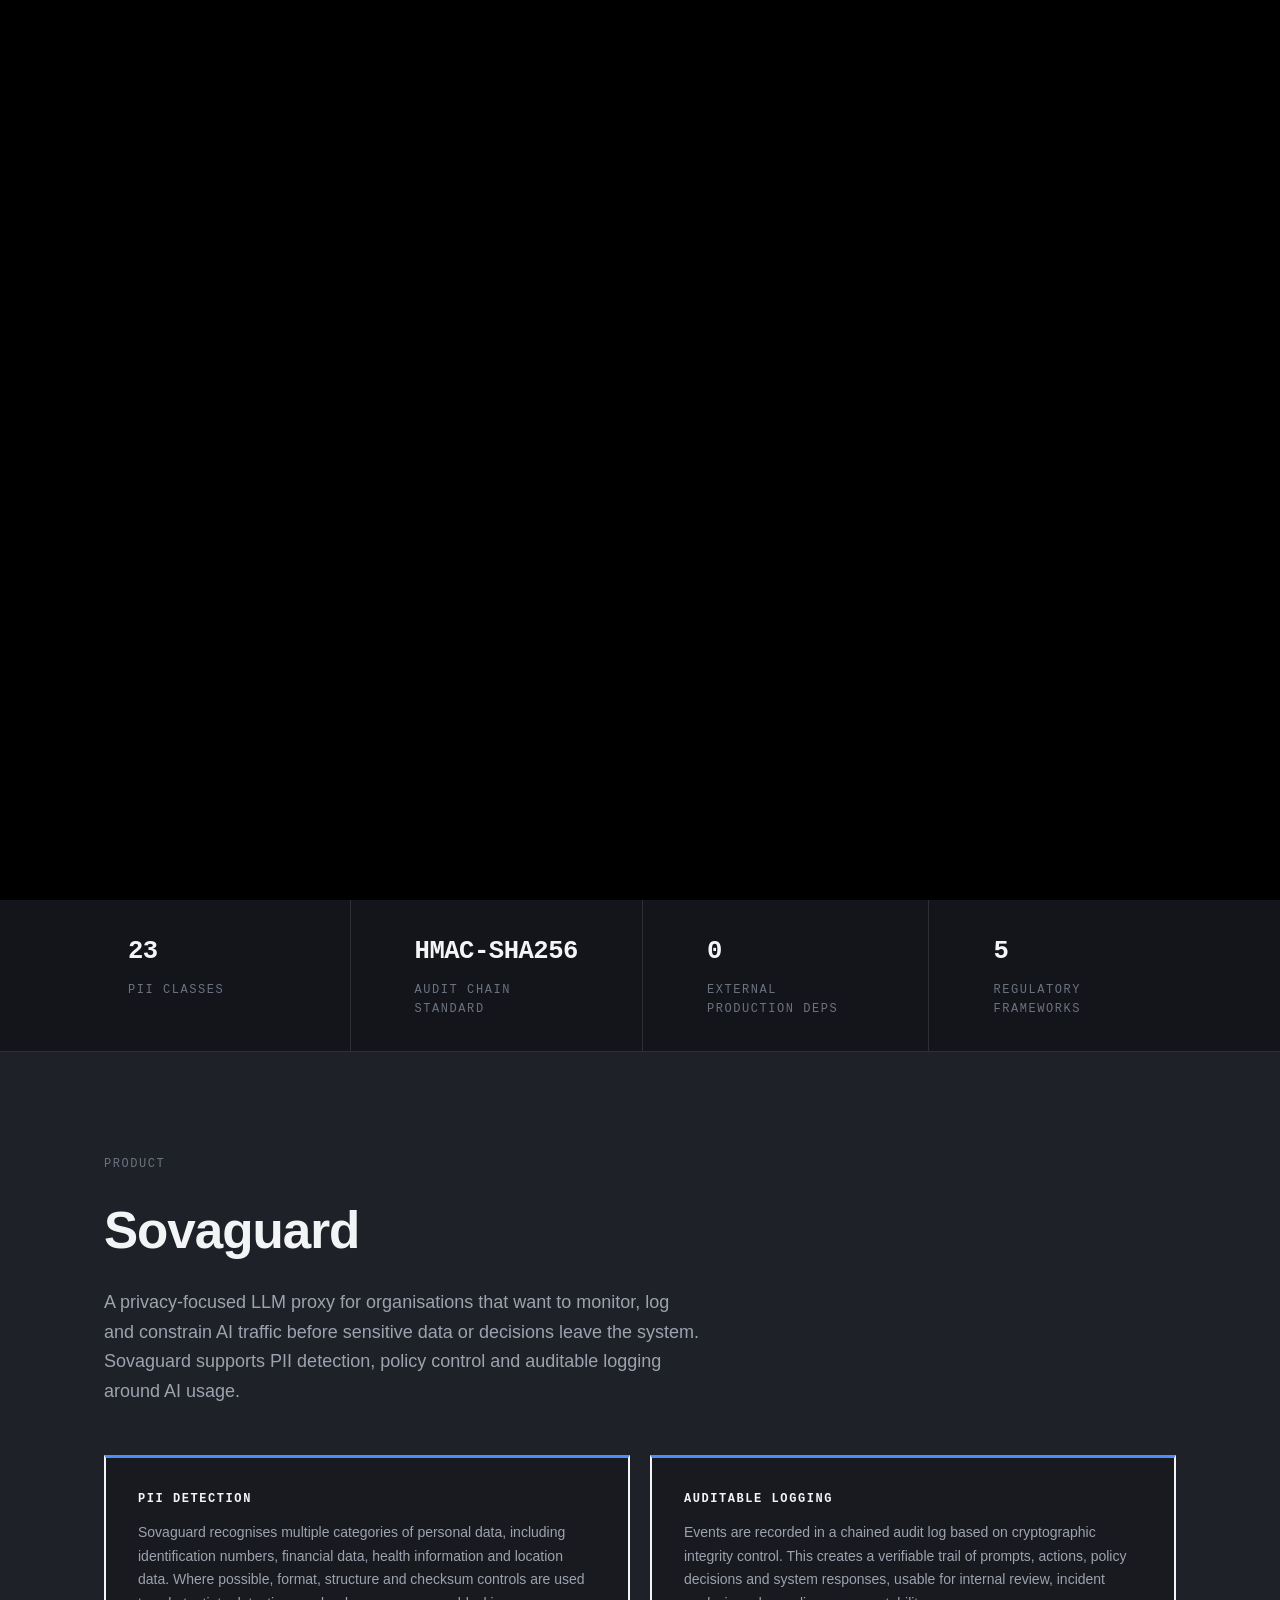
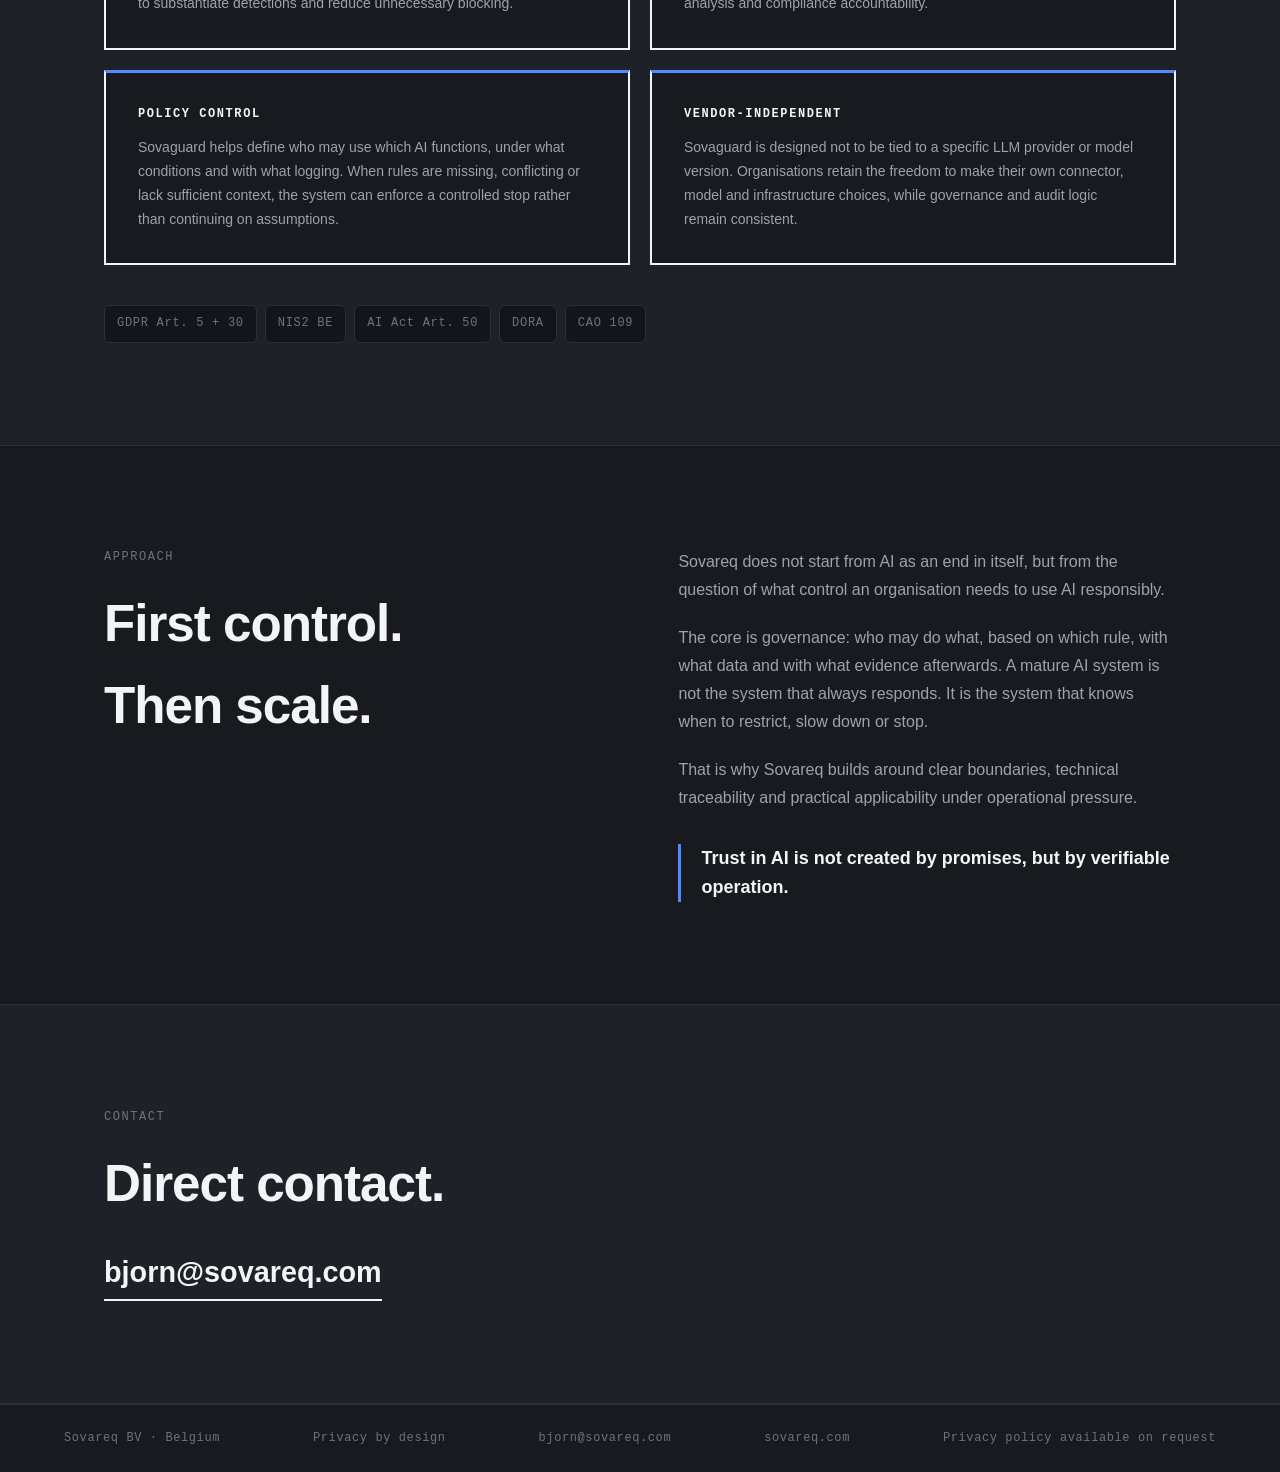
==== commit 9c20df3b: "add black overlay (temporary hide for review) + clean URL redirects" ====
--- a/index.html
+++ b/index.html
@@ -10,6 +10,8 @@
     <link rel="stylesheet" href="styles.css">
   </head>
   <body>
+    <div style="position:fixed;inset:0;background:#000;z-index:99999"></div>
+
 
     <div class="portrait-gate" role="alertdialog" aria-label="Oriëntatie vereist">
       <span class="portrait-gate-label">Sovareq — Oriëntatieverificatie</span>
